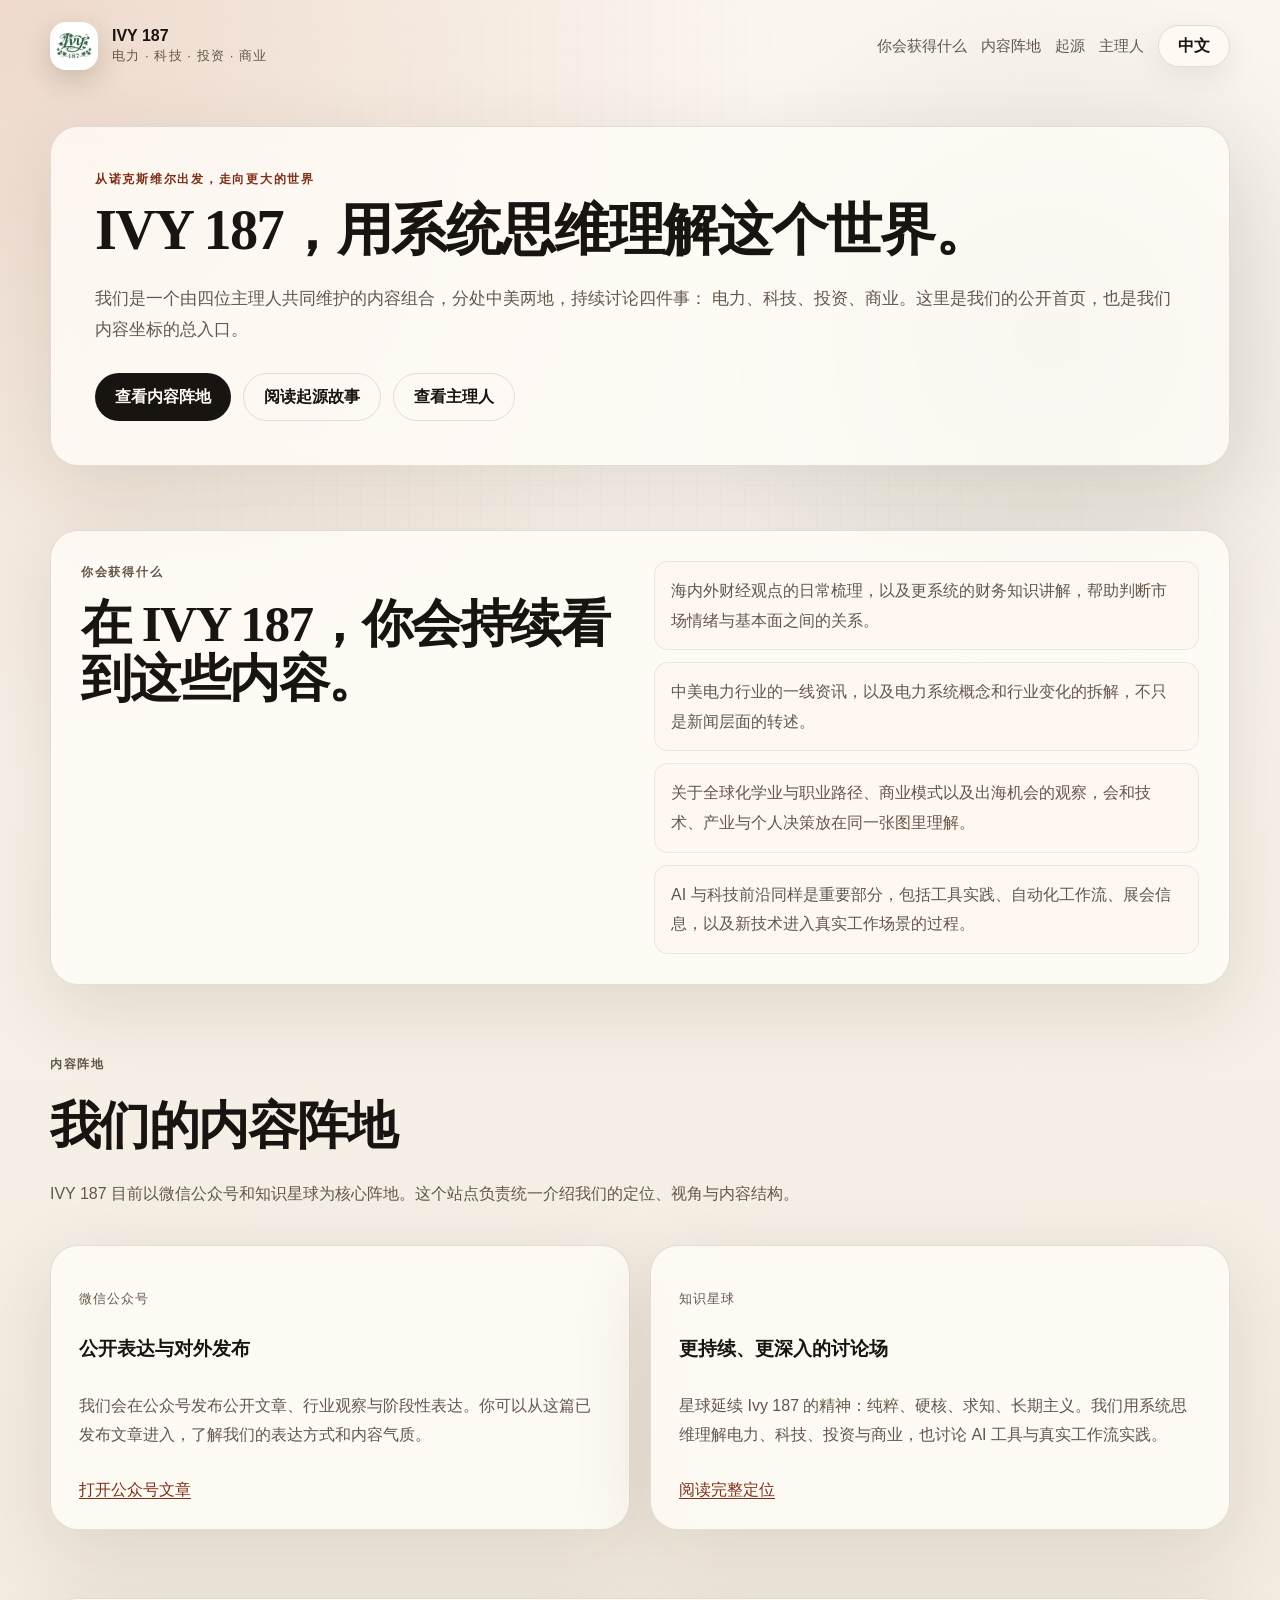
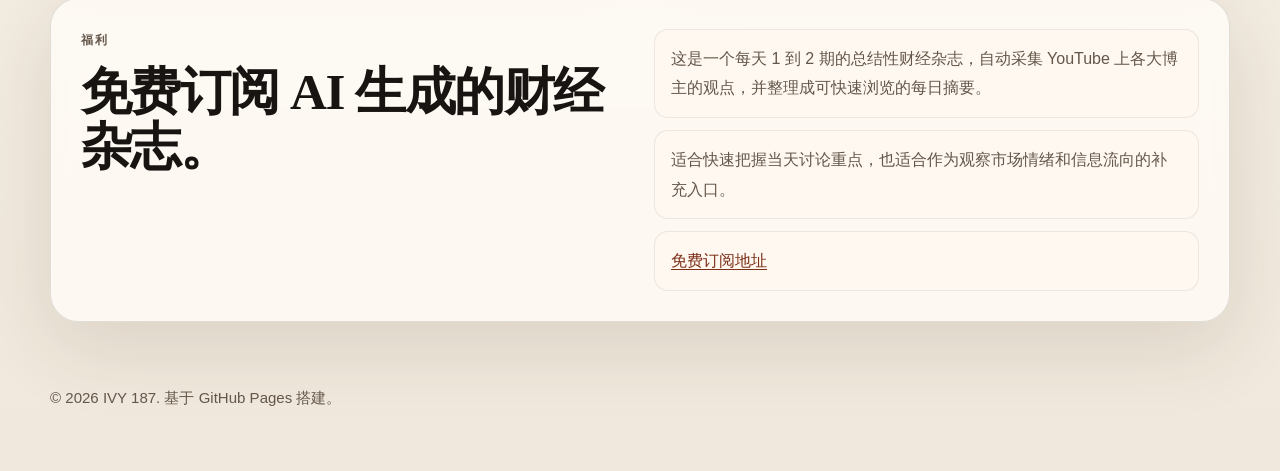
==== index.html @ fc0432a0 "Reorder homepage sections and add finance digest bonus" ====
<!DOCTYPE html>
<html lang="zh-CN">
  <head>
    <meta charset="UTF-8" />
    <meta name="viewport" content="width=device-width, initial-scale=1.0" />
    <title
      data-title-zh="IVY 187 | 用系统思维理解电力、科技、投资与商业"
      data-title-en="IVY 187 | Systems Thinking on Power, Technology, Investing, and Business"
    >
      IVY 187 | 用系统思维理解电力、科技、投资与商业
    </title>
    <meta
      name="description"
      content="IVY 187 是一个由四位主理人共同维护的内容组合，持续讨论电力、科技、投资与商业。"
      data-description-zh="IVY 187 是一个由四位主理人共同维护的内容组合，持续讨论电力、科技、投资与商业。"
      data-description-en="IVY 187 is a four-person collective focused on power, technology, investing, and business through systems thinking."
    />
    <link rel="stylesheet" href="styles.css" />
  </head>
  <body>
    <div class="site-shell">
      <header class="topbar">
        <a class="brand" href="#top">
          <img class="brand-mark" src="assets/ivy187-logo.svg" alt="IVY 187 logo" />
          <span class="brand-text">
            <strong>IVY 187</strong>
            <small>
              <span data-lang-content="zh">电力 · 科技 · 投资 · 商业</span>
              <span data-lang-content="en" hidden>Power · Tech · Investing · Business</span>
            </small>
          </span>
        </a>
        <div class="topbar-actions">
          <nav class="nav">
            <a href="#offer">
              <span data-lang-content="zh">你会获得什么</span>
              <span data-lang-content="en" hidden>What You Get</span>
            </a>
            <a href="#channels">
              <span data-lang-content="zh">内容阵地</span>
              <span data-lang-content="en" hidden>Channels</span>
            </a>
            <a href="curators.html#story">
              <span data-lang-content="zh">起源</span>
              <span data-lang-content="en" hidden>Origin</span>
            </a>
            <a href="curators.html">
              <span data-lang-content="zh">主理人</span>
              <span data-lang-content="en" hidden>Curators</span>
            </a>
          </nav>
          <button class="lang-toggle" type="button" data-lang-toggle>中文</button>
        </div>
      </header>

      <main id="top">
        <section class="hero hero-single" data-reveal>
          <div class="hero-copy">
            <p class="eyebrow">
              <span data-lang-content="zh">从诺克斯维尔出发，走向更大的世界</span>
              <span data-lang-content="en" hidden>From Knoxville to a Wider World</span>
            </p>
            <h1>
              <span data-lang-content="zh">IVY 187，用系统思维理解这个世界。</span>
              <span data-lang-content="en" hidden>IVY 187, making sense of the world through systems thinking.</span>
            </h1>
            <p class="lede">
              <span data-lang-content="zh">
                我们是一个由四位主理人共同维护的内容组合，分处中美两地，持续讨论四件事：
                电力、科技、投资、商业。这里是我们的公开首页，也是我们内容坐标的总入口。
              </span>
              <span data-lang-content="en" hidden>
                We are a four-person collective working across China and the United States, focused on four themes:
                power, technology, investing, and business. This site is our public front page and the central index
                for our work.
              </span>
            </p>
            <div class="hero-actions">
              <a class="button button-solid" href="#channels">
                <span data-lang-content="zh">查看内容阵地</span>
                <span data-lang-content="en" hidden>Explore our channels</span>
              </a>
              <a class="button button-ghost" href="curators.html#story">
                <span data-lang-content="zh">阅读起源故事</span>
                <span data-lang-content="en" hidden>Read the origin story</span>
              </a>
              <a class="button button-ghost" href="curators.html">
                <span data-lang-content="zh">查看主理人</span>
                <span data-lang-content="en" hidden>Meet the curators</span>
              </a>
            </div>
          </div>
        </section>

        <section class="section" id="offer">
          <div class="contact-card" data-reveal>
            <div>
              <p class="eyebrow">
                <span data-lang-content="zh">你会获得什么</span>
                <span data-lang-content="en" hidden>What You Get</span>
              </p>
              <h2>
                <span data-lang-content="zh">在 IVY 187，你会持续看到这些内容。</span>
                <span data-lang-content="en" hidden>What you can consistently get from IVY 187.</span>
              </h2>
            </div>
            <div class="contact-list">
              <p>
                <span data-lang-content="zh">海内外财经观点的日常梳理，以及更系统的财务知识讲解，帮助判断市场情绪与基本面之间的关系。</span>
                <span data-lang-content="en" hidden>Regular syntheses of financial commentary from China and abroad, together with more structured explainers on finance fundamentals that help connect market sentiment with underlying business reality.</span>
              </p>
              <p>
                <span data-lang-content="zh">中美电力行业的一线资讯，以及电力系统概念和行业变化的拆解，不只是新闻层面的转述。</span>
                <span data-lang-content="en" hidden>First-hand updates from the power sector in both China and the United States, alongside breakdowns of power-system concepts and industry shifts that go beyond surface-level news summaries.</span>
              </p>
              <p>
                <span data-lang-content="zh">关于全球化学业与职业路径、商业模式以及出海机会的观察，会和技术、产业与个人决策放在同一张图里理解。</span>
                <span data-lang-content="en" hidden>Observations on global education and career paths, business models, and cross-border opportunities, framed together with technology, industry, and personal decision-making.</span>
              </p>
              <p>
                <span data-lang-content="zh">AI 与科技前沿同样是重要部分，包括工具实践、自动化工作流、展会信息，以及新技术进入真实工作场景的过程。</span>
                <span data-lang-content="en" hidden>AI and frontier technology are another major focus, including tools in practice, automation workflows, major events, and the process by which new technologies enter real working environments.</span>
              </p>
            </div>
          </div>
        </section>

        <section class="section" id="channels">
          <div class="section-heading" data-reveal>
            <p class="eyebrow">
              <span data-lang-content="zh">内容阵地</span>
              <span data-lang-content="en" hidden>Channels</span>
            </p>
            <h2>
              <span data-lang-content="zh">我们的内容阵地</span>
              <span data-lang-content="en" hidden>Where our work lives</span>
            </h2>
            <p>
              <span data-lang-content="zh">IVY 187 目前以微信公众号和知识星球为核心阵地。这个站点负责统一介绍我们的定位、视角与内容结构。</span>
              <span data-lang-content="en" hidden>
                IVY 187 currently centers on a WeChat official account and a Knowledge Planet community. This site
                serves as the front page that introduces our positioning, perspective, and content structure.
              </span>
            </p>
          </div>

          <div class="post-grid">
            <article class="post-card" data-reveal>
              <p class="post-meta">
                <span data-lang-content="zh">微信公众号</span>
                <span data-lang-content="en" hidden>WeChat Official Account</span>
              </p>
              <h3>
                <span data-lang-content="zh">公开表达与对外发布</span>
                <span data-lang-content="en" hidden>Public writing and outward-facing publishing</span>
              </h3>
              <p>
                <span data-lang-content="zh">我们会在公众号发布公开文章、行业观察与阶段性表达。你可以从这篇已发布文章进入，了解我们的表达方式和内容气质。</span>
                <span data-lang-content="en" hidden>
                  Our WeChat account is where we publish public essays, industry observations, and outward-facing
                  updates. Start with this published piece to get a feel for how we write and think.
                </span>
              </p>
              <a href="https://mp.weixin.qq.com/s/KMYpC18nKVwLxsT1N28iNQ" target="_blank" rel="noreferrer">
                <span data-lang-content="zh">打开公众号文章</span>
                <span data-lang-content="en" hidden>Read the WeChat article</span>
              </a>
            </article>

            <article class="post-card" data-reveal>
              <p class="post-meta">
                <span data-lang-content="zh">知识星球</span>
                <span data-lang-content="en" hidden>Knowledge Planet</span>
              </p>
              <h3>
                <span data-lang-content="zh">更持续、更深入的讨论场</span>
                <span data-lang-content="en" hidden>A more sustained space for deeper discussion</span>
              </h3>
              <p>
                <span data-lang-content="zh">星球延续 Ivy 187 的精神：纯粹、硬核、求知、长期主义。我们用系统思维理解电力、科技、投资与商业，也讨论 AI 工具与真实工作流实践。</span>
                <span data-lang-content="en" hidden>
                  Our Knowledge Planet community carries forward the spirit of Ivy 187: rigor, curiosity, intellectual
                  honesty, and long-term thinking. We apply systems thinking to power, technology, investing, and
                  business, while also discussing AI tools and real-world workflows.
                </span>
              </p>
              <a href="posts/positioning.html">
                <span data-lang-content="zh">阅读完整定位</span>
                <span data-lang-content="en" hidden>Read our positioning</span>
              </a>
            </article>
          </div>
        </section>

        <section class="section" id="bonus">
          <div class="contact-card" data-reveal>
            <div>
              <p class="eyebrow">
                <span data-lang-content="zh">福利</span>
                <span data-lang-content="en" hidden>Bonus</span>
              </p>
              <h2>
                <span data-lang-content="zh">免费订阅 AI 生成的财经杂志。</span>
                <span data-lang-content="en" hidden>Free subscription to an AI-generated finance digest.</span>
              </h2>
            </div>
            <div class="contact-list">
              <p>
                <span data-lang-content="zh">这是一个每天 1 到 2 期的总结性财经杂志，自动采集 YouTube 上各大博主的观点，并整理成可快速浏览的每日摘要。</span>
                <span data-lang-content="en" hidden>This is a summary-style finance digest published one to two times per day, automatically gathering viewpoints from major YouTube creators and turning them into a fast daily read.</span>
              </p>
              <p>
                <span data-lang-content="zh">适合快速把握当天讨论重点，也适合作为观察市场情绪和信息流向的补充入口。</span>
                <span data-lang-content="en" hidden>It is useful both for quickly catching the day's main talking points and for tracking shifts in market sentiment and information flow.</span>
              </p>
              <p>
                <a href="https://alpha-signal-daily.beehiiv.com/subscribe" target="_blank" rel="noreferrer">
                  <span data-lang-content="zh">免费订阅地址</span>
                  <span data-lang-content="en" hidden>Free subscription link</span>
                </a>
              </p>
            </div>
          </div>
        </section>
      </main>

      <footer class="footer">
        <p>
          <span>&copy; <span id="year"></span> IVY 187.</span>
          <span data-lang-content="zh">基于 GitHub Pages 搭建。</span>
          <span data-lang-content="en" hidden>Built on GitHub Pages.</span>
        </p>
      </footer>
    </div>

    <script src="script.js"></script>
  </body>
</html>
---- styles.css ----
:root {
  --bg: #f6f1e8;
  --bg-soft: rgba(255, 250, 242, 0.78);
  --ink: #171411;
  --muted: #64574a;
  --line: rgba(23, 20, 17, 0.12);
  --accent: #b4512d;
  --accent-deep: #7c2f17;
  --card: rgba(255, 252, 247, 0.82);
  --shadow: 0 24px 80px rgba(58, 38, 19, 0.12);
  --radius-lg: 28px;
  --radius-md: 20px;
  --radius-sm: 14px;
  --sans: "IBM Plex Sans", "Source Han Sans SC", "PingFang SC", "Hiragino Sans GB",
    "Microsoft YaHei", sans-serif;
  --serif: "Source Han Serif SC", "Songti SC", "Noto Serif CJK SC", serif;
}

* {
  box-sizing: border-box;
}

[hidden] {
  display: none !important;
}

html {
  scroll-behavior: smooth;
}

body {
  margin: 0;
  font-family: var(--sans);
  color: var(--ink);
  background:
    radial-gradient(circle at top left, rgba(180, 81, 45, 0.18), transparent 32%),
    radial-gradient(circle at 82% 16%, rgba(59, 75, 52, 0.12), transparent 18%),
    linear-gradient(180deg, #fbf7ef 0%, #f0e8dc 100%);
}

body::before {
  content: "";
  position: fixed;
  inset: 0;
  pointer-events: none;
  background-image:
    linear-gradient(rgba(23, 20, 17, 0.035) 1px, transparent 1px),
    linear-gradient(90deg, rgba(23, 20, 17, 0.035) 1px, transparent 1px);
  background-size: 24px 24px;
  mask-image: radial-gradient(circle at center, black 40%, transparent 88%);
  opacity: 0.35;
}

a {
  color: inherit;
}

.site-shell {
  width: min(1180px, calc(100% - 32px));
  margin: 0 auto;
  padding-bottom: 48px;
}

.topbar {
  display: flex;
  justify-content: space-between;
  align-items: center;
  gap: 20px;
  padding: 22px 0 14px;
}

.topbar-actions {
  display: flex;
  align-items: center;
  gap: 14px;
}

.brand {
  display: inline-flex;
  align-items: center;
  gap: 14px;
  text-decoration: none;
}

.brand-mark {
  width: 48px;
  height: 48px;
  border-radius: 16px;
  flex-shrink: 0;
  object-fit: cover;
  box-shadow: 0 10px 28px rgba(62, 70, 28, 0.22);
}

.brand-text {
  display: flex;
  flex-direction: column;
  gap: 2px;
}

.brand-text strong {
  font-size: 1rem;
}

.brand-text small {
  color: var(--muted);
  letter-spacing: 0.08em;
  text-transform: uppercase;
}

.nav {
  display: flex;
  flex-wrap: wrap;
  justify-content: flex-end;
  gap: 14px;
}

.nav a {
  text-decoration: none;
  color: var(--muted);
  font-size: 0.95rem;
}

.lang-toggle {
  min-width: 72px;
  min-height: 42px;
  padding: 0 18px;
  border: 1px solid var(--line);
  border-radius: 999px;
  background: rgba(255, 250, 242, 0.88);
  color: var(--ink);
  font: inherit;
  font-weight: 700;
  cursor: pointer;
  box-shadow: 0 10px 30px rgba(58, 38, 19, 0.08);
  transition:
    background-color 0.2s ease,
    color 0.2s ease,
    transform 0.2s ease;
}

.lang-toggle:hover {
  background: var(--ink);
  color: #fdf8f1;
  transform: translateY(-1px);
}

.hero,
.section,
.footer {
  position: relative;
  z-index: 1;
}

.hero {
  display: grid;
  grid-template-columns: 1.5fr 1fr;
  gap: 28px;
  padding: 42px 0 30px;
}

.hero-single {
  grid-template-columns: 1fr;
}

.hero-copy,
.hero-panel,
.split-panel,
.contact-card,
.post-card,
.focus-list article {
  backdrop-filter: blur(14px);
  background: var(--card);
  border: 1px solid var(--line);
  box-shadow: var(--shadow);
}

.hero-copy {
  padding: 44px;
  border-radius: var(--radius-lg);
}

.hero-single .hero-copy {
  max-width: none;
}

.hero-single .lede {
  max-width: none;
}

.eyebrow {
  margin: 0 0 12px;
  color: var(--accent-deep);
  letter-spacing: 0.14em;
  font-size: 0.78rem;
  font-weight: 700;
  text-transform: uppercase;
}

.hero h1,
.section h2,
.split-panel h2,
.contact-card h2,
.article-page h1 {
  margin: 0;
  font-family: var(--serif);
  font-weight: 700;
  line-height: 1.08;
  letter-spacing: -0.03em;
}

.hero h1 {
  max-width: 11ch;
  font-size: clamp(2.8rem, 7vw, 5.5rem);
}

.hero.hero-single h1 {
  max-width: none;
  font-size: clamp(2.8rem, 4.4vw, 4.5rem);
  white-space: normal;
  text-wrap: pretty;
  overflow-wrap: normal;
}

.lede {
  max-width: 58ch;
  margin: 22px 0 0;
  color: var(--muted);
  font-size: 1.08rem;
  line-height: 1.8;
}

.hero-actions {
  display: flex;
  flex-wrap: wrap;
  gap: 12px;
  margin-top: 28px;
}

.button {
  display: inline-flex;
  align-items: center;
  justify-content: center;
  min-height: 48px;
  padding: 0 20px;
  border-radius: 999px;
  text-decoration: none;
  font-weight: 700;
}

.button-solid {
  background: var(--ink);
  color: #fdf8f1;
}

.button-ghost {
  border: 1px solid var(--line);
}

.hero-panel {
  padding: 24px;
  border-radius: var(--radius-lg);
}

.panel-card {
  padding: 22px;
  border-radius: var(--radius-md);
  background: linear-gradient(160deg, rgba(180, 81, 45, 0.94), rgba(87, 42, 20, 0.94));
  color: #fff6ec;
}

.panel-card span,
.panel-mini span,
.focus-list span,
.post-meta {
  display: inline-block;
  font-size: 0.82rem;
  letter-spacing: 0.08em;
  text-transform: uppercase;
}

.panel-card strong {
  display: block;
  margin-top: 10px;
  font-size: 1.45rem;
}

.panel-card p {
  margin: 12px 0 0;
  line-height: 1.7;
}

.panel-grid {
  display: grid;
  grid-template-columns: repeat(2, minmax(0, 1fr));
  gap: 14px;
  margin-top: 16px;
}

.panel-mini {
  min-height: 128px;
  padding: 16px;
  border-radius: var(--radius-md);
  background: rgba(255, 250, 242, 0.92);
  border: 1px solid rgba(23, 20, 17, 0.1);
}

.panel-mini p {
  margin: 20px 0 0;
  font-weight: 600;
  line-height: 1.5;
}

.section {
  padding: 34px 0;
}

.section-heading {
  display: grid;
  gap: 10px;
  margin-bottom: 20px;
}

.section-heading h2,
.split-panel h2,
.contact-card h2,
.article-page h1 {
  font-size: clamp(2rem, 4vw, 3.2rem);
}

.section-heading p,
.split-panel p,
.contact-card p,
.post-card p,
.focus-list p,
.article-page p,
.article-page li {
  color: var(--muted);
  line-height: 1.85;
}

.narrow {
  max-width: 720px;
}

.post-grid {
  display: grid;
  grid-template-columns: repeat(2, minmax(0, 1fr));
  gap: 20px;
}

.post-card {
  display: grid;
  gap: 14px;
  padding: 28px;
  border-radius: var(--radius-lg);
}

.post-card h3,
.focus-list h3,
.article-page h2 {
  margin: 0;
  font-family: var(--serif);
  line-height: 1.2;
}

.post-card a,
.contact-list a,
.article-page a {
  color: var(--accent-deep);
  text-decoration-thickness: 1px;
  text-underline-offset: 0.18em;
}

.manifesto {
  padding-top: 18px;
}

.focus-list {
  display: grid;
  grid-template-columns: repeat(2, minmax(0, 1fr));
  gap: 18px;
}

.focus-list article {
  padding: 24px;
  border-radius: var(--radius-lg);
}

.focus-list span {
  color: var(--accent-deep);
}

.split-panel,
.contact-card {
  display: grid;
  grid-template-columns: repeat(2, minmax(0, 1fr));
  gap: 28px;
  padding: 30px;
  border-radius: var(--radius-lg);
}

.contact-list {
  display: grid;
  gap: 12px;
  align-content: start;
}

.contact-list p {
  margin: 0;
  padding: 14px 16px;
  border-radius: var(--radius-sm);
  background: rgba(255, 249, 240, 0.86);
  border: 1px solid rgba(23, 20, 17, 0.08);
}

.team-list {
  margin-top: 18px;
}

.footer {
  padding-top: 18px;
  color: var(--muted);
  font-size: 0.94rem;
}

[data-reveal] {
  opacity: 0;
  transform: translateY(22px);
  transition:
    opacity 0.7s ease,
    transform 0.7s ease;
}

[data-reveal].is-visible {
  opacity: 1;
  transform: translateY(0);
}

.article-page {
  min-height: 100vh;
}

.article-shell {
  width: min(880px, calc(100% - 32px));
  margin: 0 auto;
  padding: 26px 0 56px;
}

.article-topbar {
  display: flex;
  justify-content: space-between;
  align-items: center;
  gap: 18px;
  margin-bottom: 24px;
}

.article-actions {
  display: flex;
  align-items: center;
  gap: 12px;
}

.article-brand {
  flex-shrink: 0;
}

.article-back {
  display: inline-flex;
  align-items: center;
  min-height: 42px;
  padding: 0 14px;
  border: 1px solid var(--line);
  border-radius: 999px;
  background: rgba(255, 250, 242, 0.88);
  color: var(--muted);
  text-decoration: none;
}

.article-hero,
.article-content {
  backdrop-filter: blur(14px);
  background: var(--card);
  border: 1px solid var(--line);
  box-shadow: var(--shadow);
}

.article-hero {
  padding: 34px;
  border-radius: var(--radius-lg);
}

.article-meta {
  margin: 0 0 18px;
  color: var(--accent-deep);
  letter-spacing: 0.12em;
  font-size: 0.82rem;
  text-transform: uppercase;
}

.article-content {
  margin-top: 18px;
  padding: 34px;
  border-radius: var(--radius-lg);
}

.article-content h2 {
  margin-top: 34px;
  font-size: 1.8rem;
}

.article-content p,
.article-content li {
  font-size: 1.04rem;
}

.article-content ul {
  padding-left: 22px;
}

@media (max-width: 900px) {
  .hero,
  .post-grid,
  .focus-list,
  .split-panel,
  .contact-card {
    grid-template-columns: 1fr;
  }

  .hero-copy,
  .hero-panel,
  .split-panel,
  .contact-card,
  .post-card,
  .focus-list article,
  .article-hero,
  .article-content {
    padding: 22px;
  }

  .site-shell,
  .article-shell {
    width: min(100% - 20px, 1180px);
  }

  .topbar {
    align-items: flex-start;
    flex-direction: column;
  }

  .topbar-actions,
  .article-topbar,
  .article-actions {
    width: 100%;
    align-items: flex-start;
    flex-direction: column;
  }

  .nav {
    justify-content: flex-start;
  }

  .hero-single h1 {
    white-space: normal;
  }
}

@media (prefers-reduced-motion: reduce) {
  html {
    scroll-behavior: auto;
  }

  [data-reveal] {
    opacity: 1;
    transform: none;
    transition: none;
  }
}
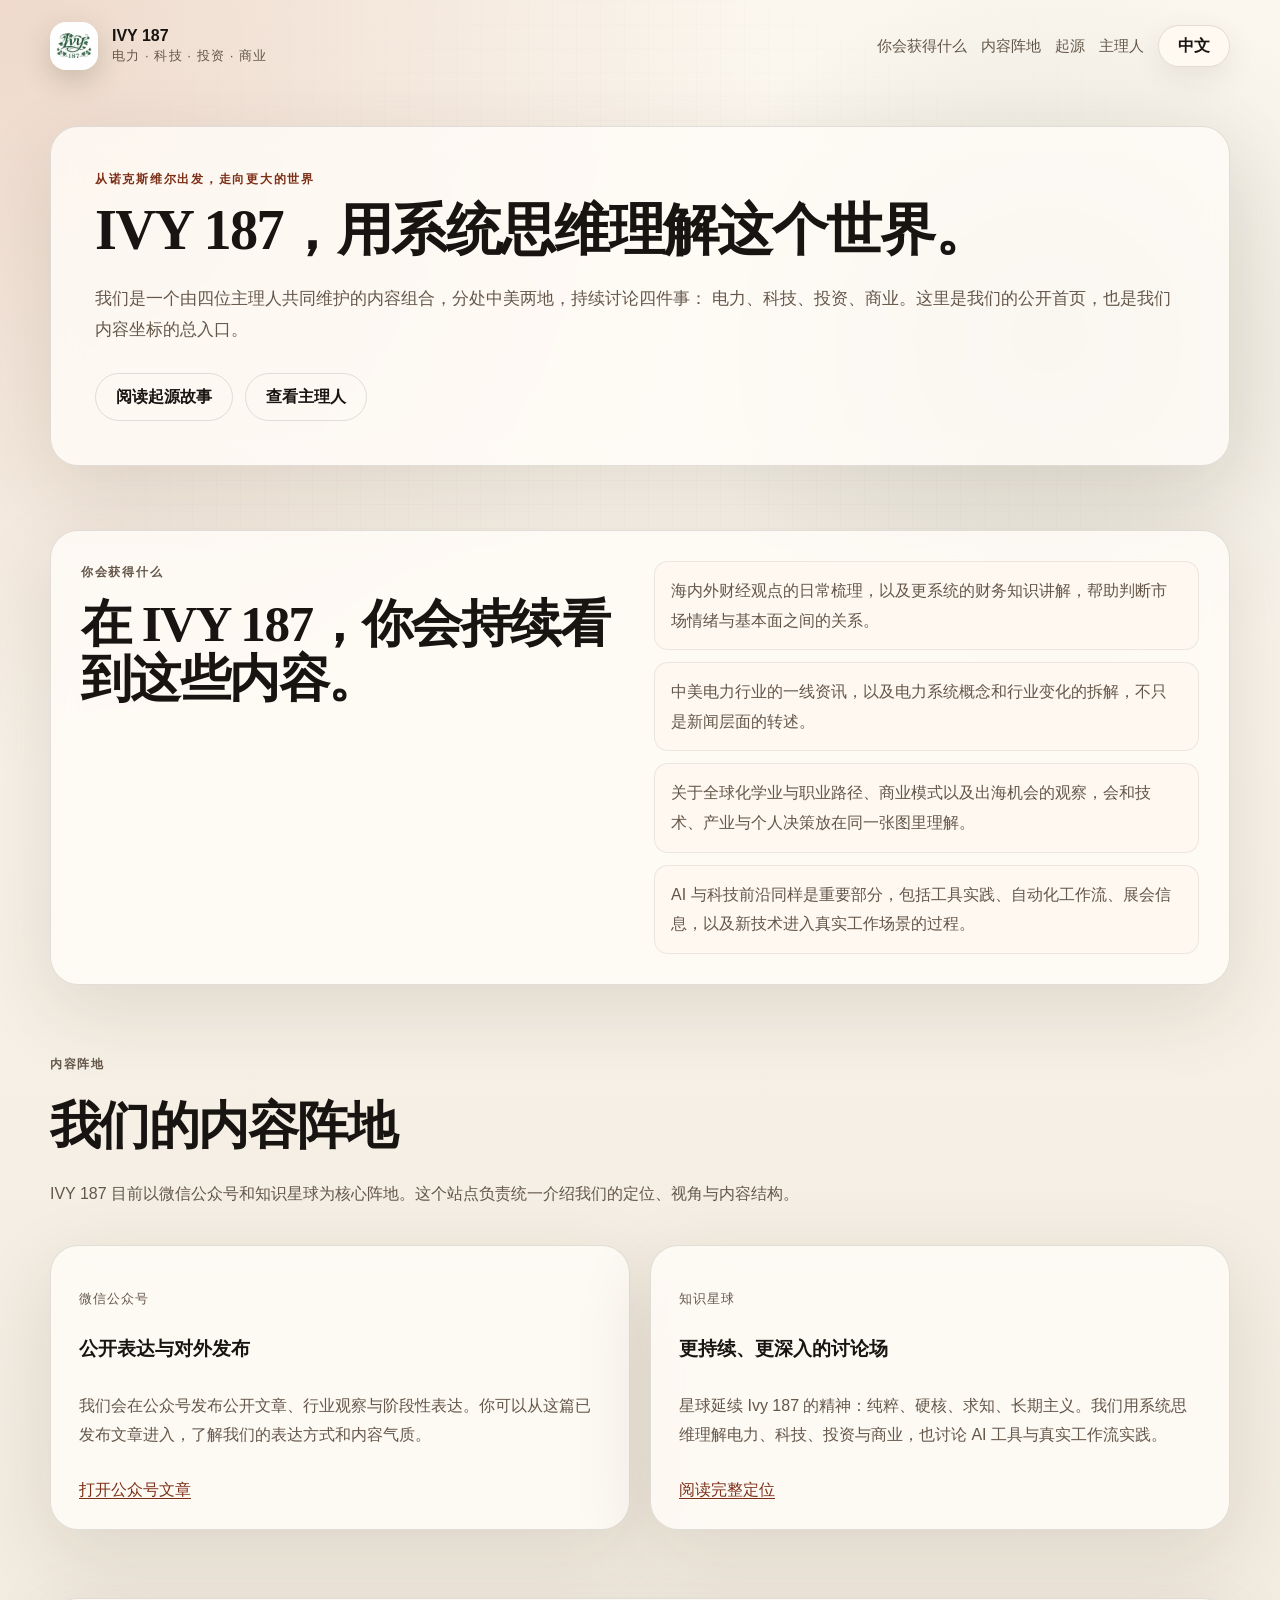
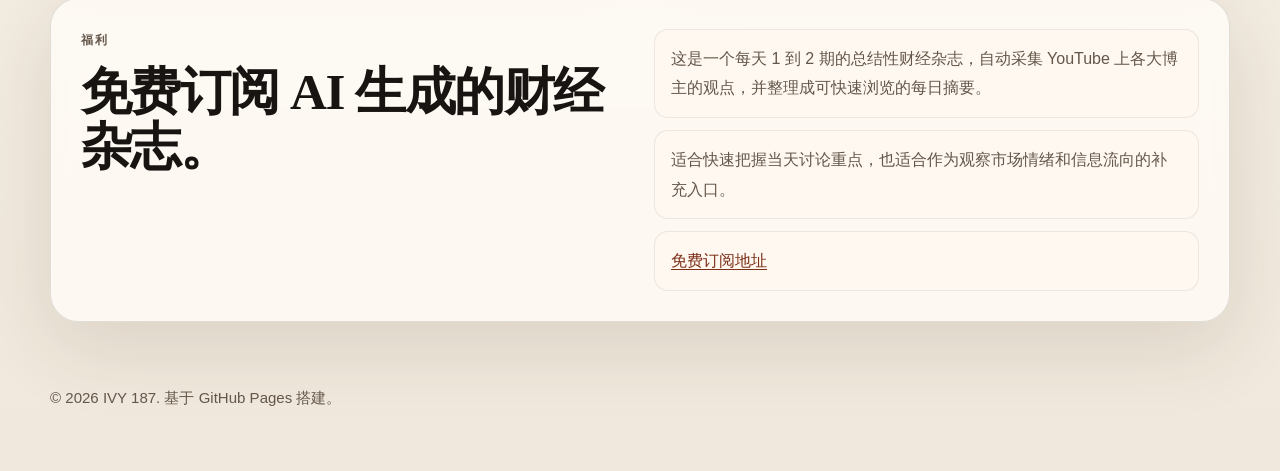
==== commit 62cad004: "Remove non-page-jump hero button" ====
--- a/index.html
+++ b/index.html
@@ -76,10 +76,6 @@
               </span>
             </p>
             <div class="hero-actions">
-              <a class="button button-solid" href="#channels">
-                <span data-lang-content="zh">查看内容阵地</span>
-                <span data-lang-content="en" hidden>Explore our channels</span>
-              </a>
               <a class="button button-ghost" href="curators.html#story">
                 <span data-lang-content="zh">阅读起源故事</span>
                 <span data-lang-content="en" hidden>Read the origin story</span>
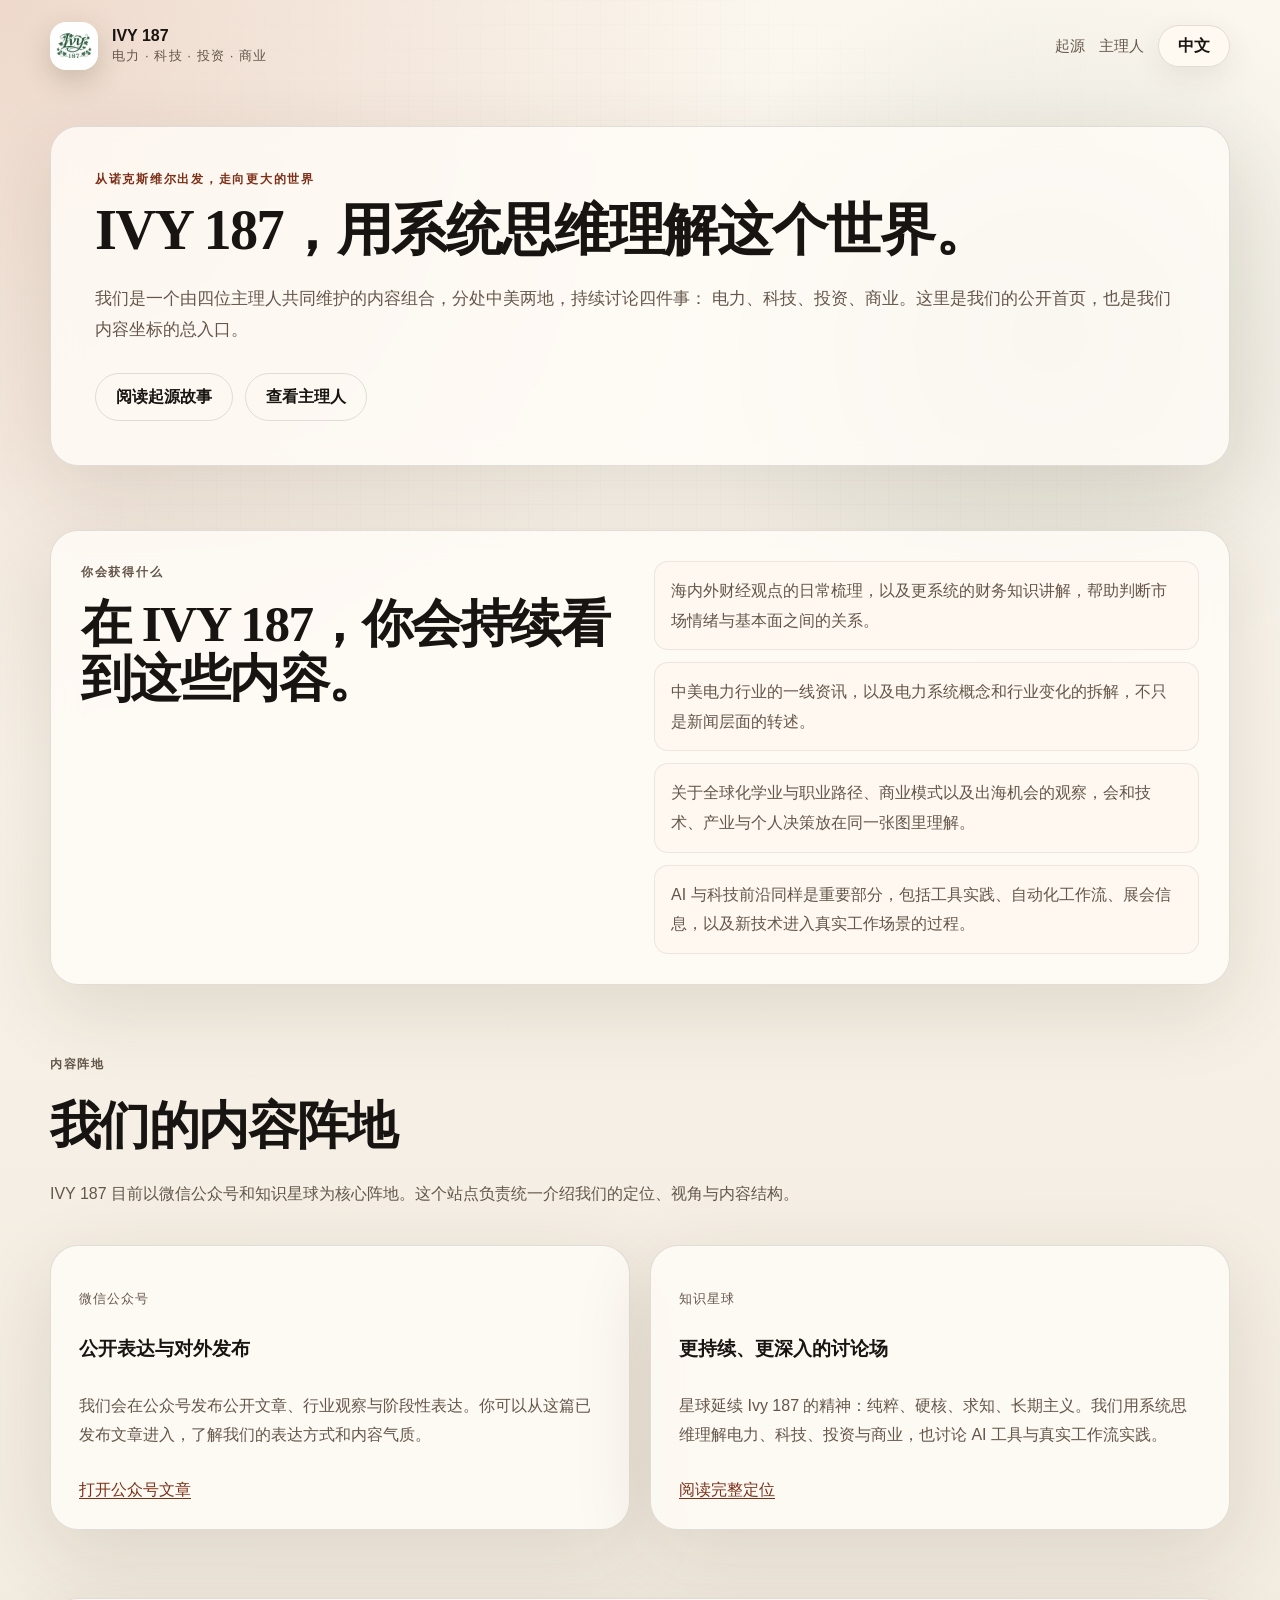
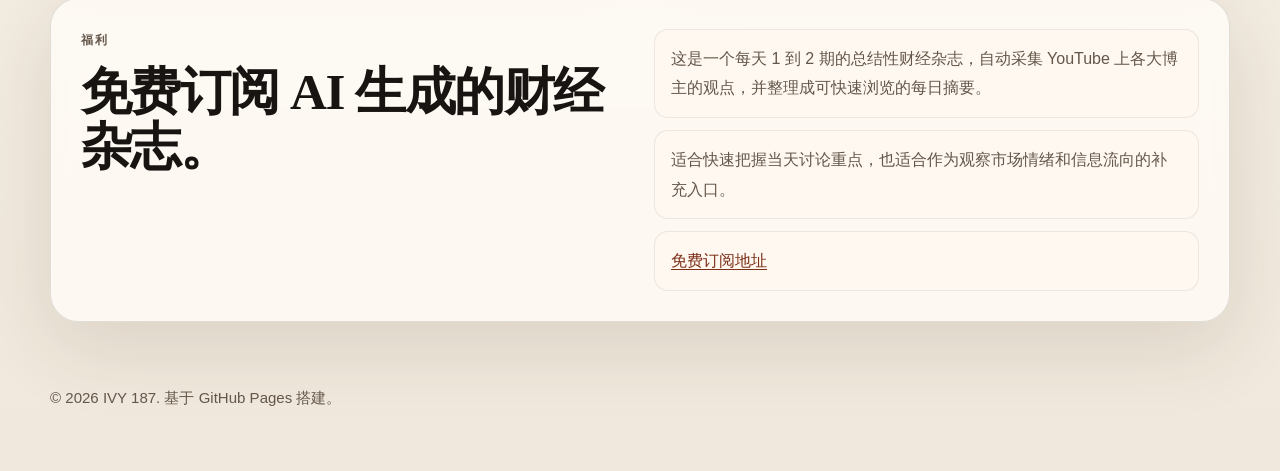
==== commit af98589d: "Remove non-page-jump top nav links" ====
--- a/index.html
+++ b/index.html
@@ -20,7 +20,7 @@
   <body>
     <div class="site-shell">
       <header class="topbar">
-        <a class="brand" href="#top">
+        <div class="brand">
           <img class="brand-mark" src="assets/ivy187-logo.svg" alt="IVY 187 logo" />
           <span class="brand-text">
             <strong>IVY 187</strong>
@@ -29,17 +29,9 @@
               <span data-lang-content="en" hidden>Power · Tech · Investing · Business</span>
             </small>
           </span>
-        </a>
+        </div>
         <div class="topbar-actions">
           <nav class="nav">
-            <a href="#offer">
-              <span data-lang-content="zh">你会获得什么</span>
-              <span data-lang-content="en" hidden>What You Get</span>
-            </a>
-            <a href="#channels">
-              <span data-lang-content="zh">内容阵地</span>
-              <span data-lang-content="en" hidden>Channels</span>
-            </a>
             <a href="curators.html#story">
               <span data-lang-content="zh">起源</span>
               <span data-lang-content="en" hidden>Origin</span>
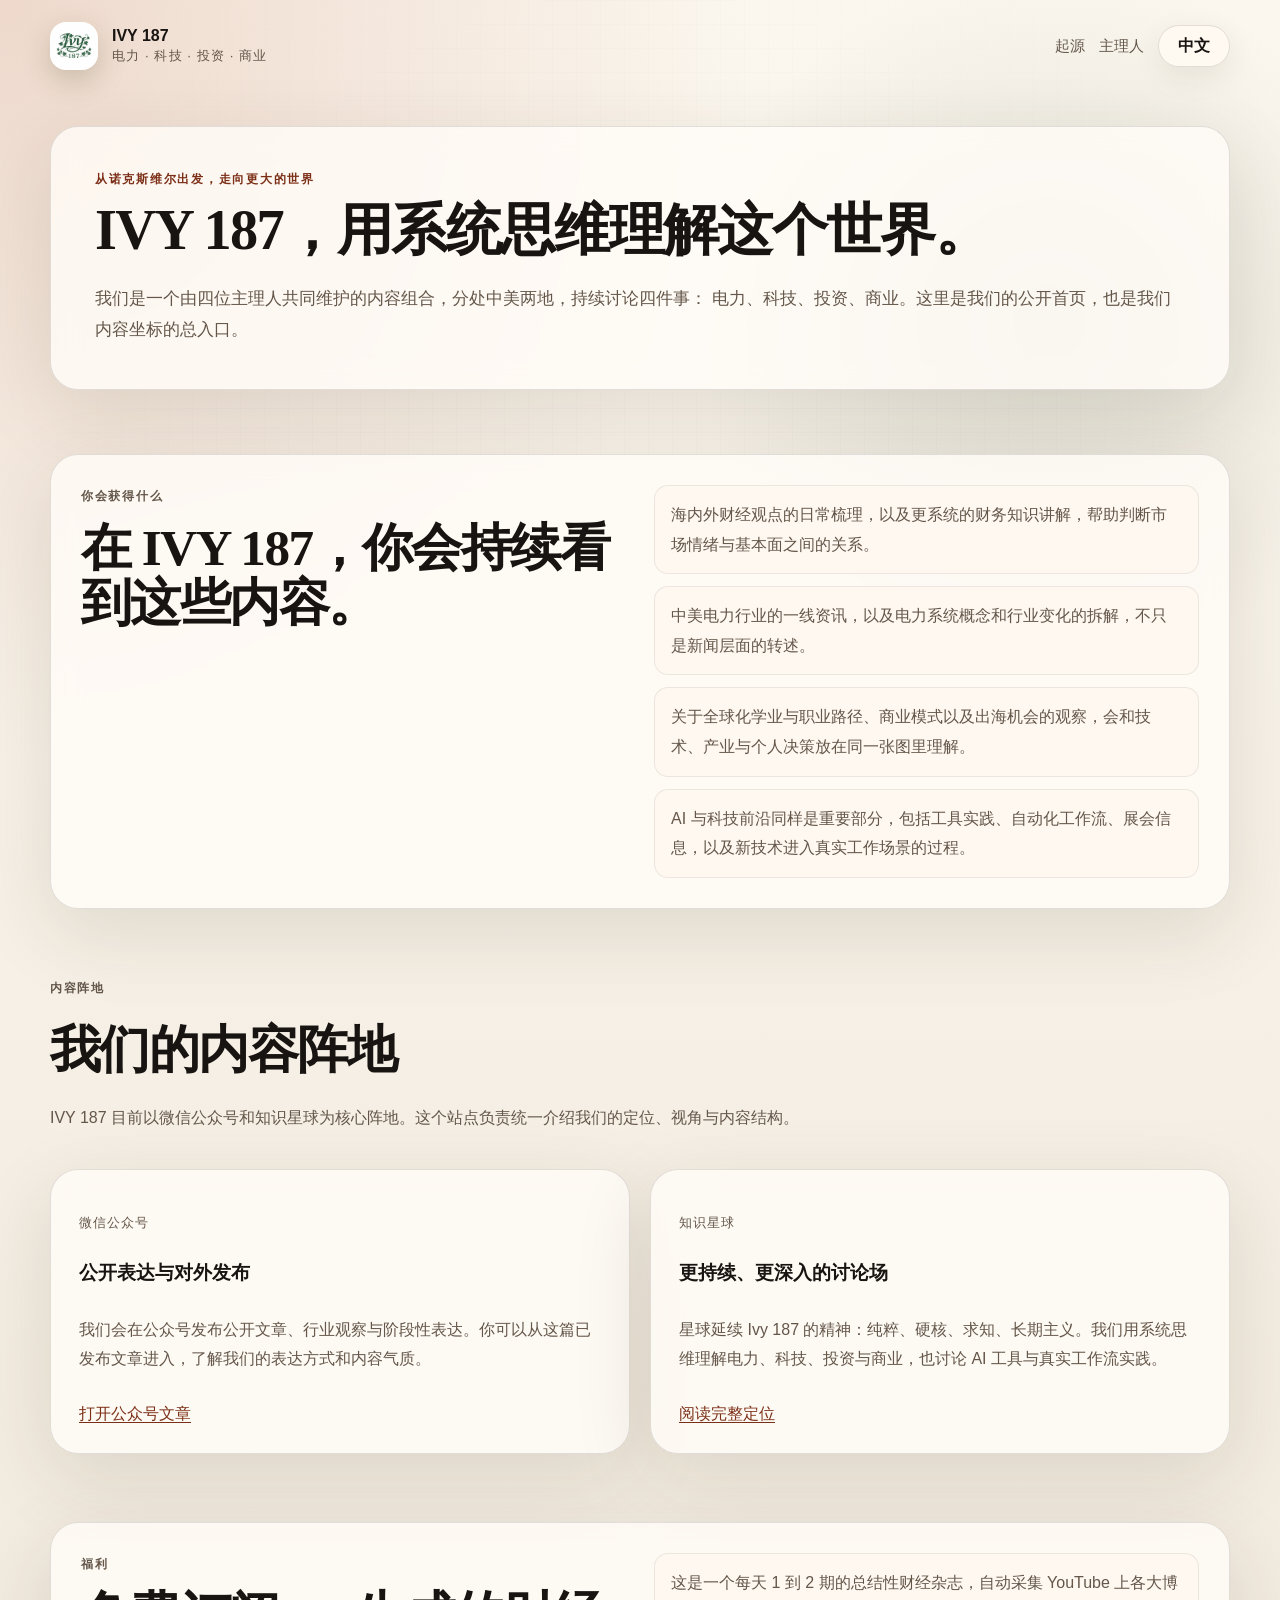
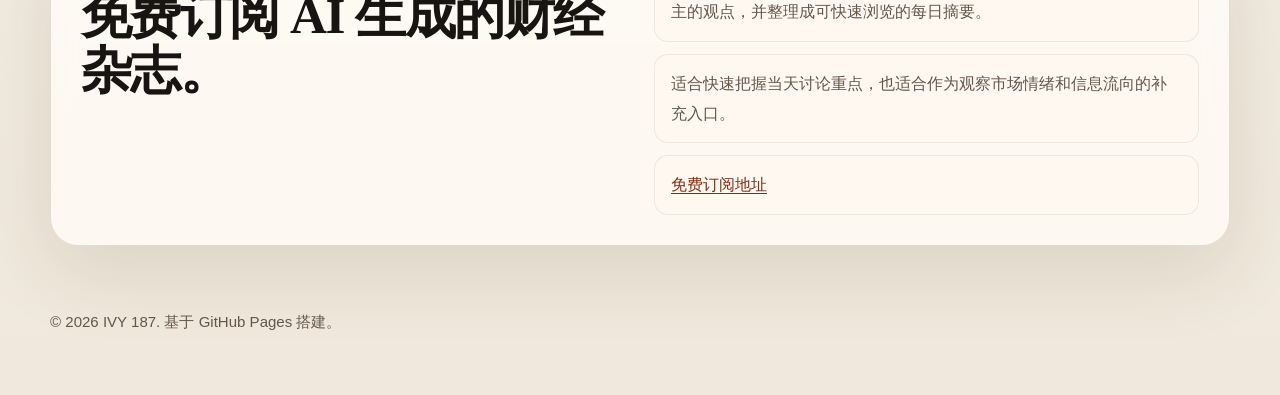
==== commit a56cceba: "Remove hero buttons from homepage" ====
--- a/index.html
+++ b/index.html
@@ -67,16 +67,6 @@
                 for our work.
               </span>
             </p>
-            <div class="hero-actions">
-              <a class="button button-ghost" href="curators.html#story">
-                <span data-lang-content="zh">阅读起源故事</span>
-                <span data-lang-content="en" hidden>Read the origin story</span>
-              </a>
-              <a class="button button-ghost" href="curators.html">
-                <span data-lang-content="zh">查看主理人</span>
-                <span data-lang-content="en" hidden>Meet the curators</span>
-              </a>
-            </div>
           </div>
         </section>
 
--- a/styles.css
+++ b/styles.css
@@ -229,33 +229,6 @@
   line-height: 1.8;
 }
 
-.hero-actions {
-  display: flex;
-  flex-wrap: wrap;
-  gap: 12px;
-  margin-top: 28px;
-}
-
-.button {
-  display: inline-flex;
-  align-items: center;
-  justify-content: center;
-  min-height: 48px;
-  padding: 0 20px;
-  border-radius: 999px;
-  text-decoration: none;
-  font-weight: 700;
-}
-
-.button-solid {
-  background: var(--ink);
-  color: #fdf8f1;
-}
-
-.button-ghost {
-  border: 1px solid var(--line);
-}
-
 .hero-panel {
   padding: 24px;
   border-radius: var(--radius-lg);
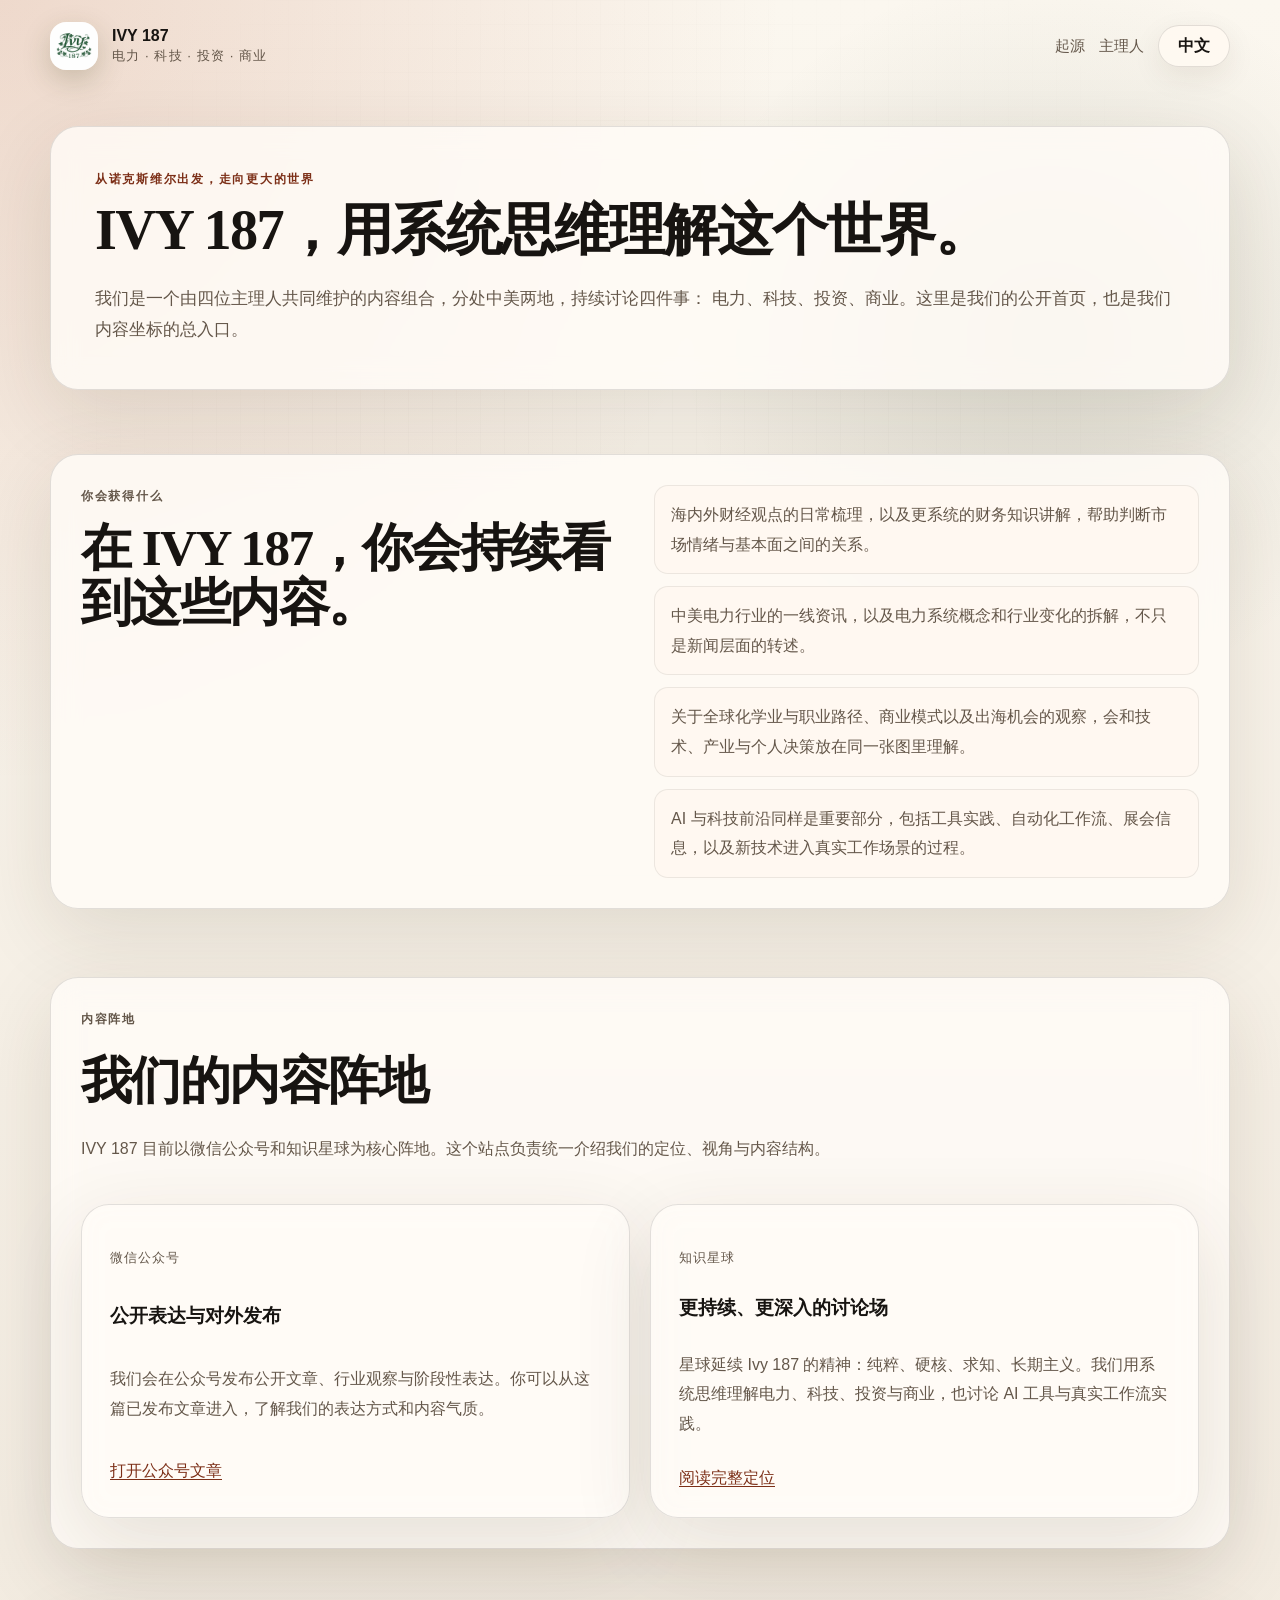
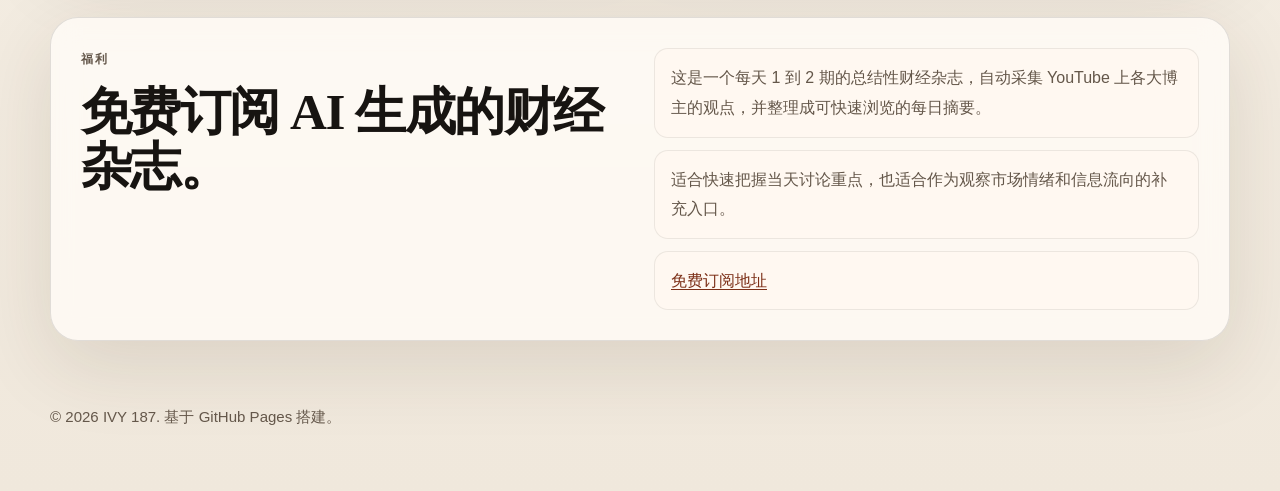
==== commit 98454a60: "Wrap channels section in framed card" ====
--- a/index.html
+++ b/index.html
@@ -104,69 +104,71 @@
         </section>
 
         <section class="section" id="channels">
-          <div class="section-heading" data-reveal>
-            <p class="eyebrow">
-              <span data-lang-content="zh">内容阵地</span>
-              <span data-lang-content="en" hidden>Channels</span>
-            </p>
-            <h2>
-              <span data-lang-content="zh">我们的内容阵地</span>
-              <span data-lang-content="en" hidden>Where our work lives</span>
-            </h2>
-            <p>
-              <span data-lang-content="zh">IVY 187 目前以微信公众号和知识星球为核心阵地。这个站点负责统一介绍我们的定位、视角与内容结构。</span>
-              <span data-lang-content="en" hidden>
-                IVY 187 currently centers on a WeChat official account and a Knowledge Planet community. This site
-                serves as the front page that introduces our positioning, perspective, and content structure.
-              </span>
-            </p>
-          </div>
-
-          <div class="post-grid">
-            <article class="post-card" data-reveal>
-              <p class="post-meta">
-                <span data-lang-content="zh">微信公众号</span>
-                <span data-lang-content="en" hidden>WeChat Official Account</span>
-              </p>
-              <h3>
-                <span data-lang-content="zh">公开表达与对外发布</span>
-                <span data-lang-content="en" hidden>Public writing and outward-facing publishing</span>
-              </h3>
-              <p>
-                <span data-lang-content="zh">我们会在公众号发布公开文章、行业观察与阶段性表达。你可以从这篇已发布文章进入，了解我们的表达方式和内容气质。</span>
+          <div class="channels-card">
+            <div class="section-heading" data-reveal>
+              <p class="eyebrow">
+                <span data-lang-content="zh">内容阵地</span>
+                <span data-lang-content="en" hidden>Channels</span>
+              </p>
+              <h2>
+                <span data-lang-content="zh">我们的内容阵地</span>
+                <span data-lang-content="en" hidden>Where our work lives</span>
+              </h2>
+              <p>
+                <span data-lang-content="zh">IVY 187 目前以微信公众号和知识星球为核心阵地。这个站点负责统一介绍我们的定位、视角与内容结构。</span>
                 <span data-lang-content="en" hidden>
-                  Our WeChat account is where we publish public essays, industry observations, and outward-facing
-                  updates. Start with this published piece to get a feel for how we write and think.
+                  IVY 187 currently centers on a WeChat official account and a Knowledge Planet community. This site
+                  serves as the front page that introduces our positioning, perspective, and content structure.
                 </span>
               </p>
-              <a href="https://mp.weixin.qq.com/s/KMYpC18nKVwLxsT1N28iNQ" target="_blank" rel="noreferrer">
-                <span data-lang-content="zh">打开公众号文章</span>
-                <span data-lang-content="en" hidden>Read the WeChat article</span>
-              </a>
-            </article>
-
-            <article class="post-card" data-reveal>
-              <p class="post-meta">
-                <span data-lang-content="zh">知识星球</span>
-                <span data-lang-content="en" hidden>Knowledge Planet</span>
-              </p>
-              <h3>
-                <span data-lang-content="zh">更持续、更深入的讨论场</span>
-                <span data-lang-content="en" hidden>A more sustained space for deeper discussion</span>
-              </h3>
-              <p>
-                <span data-lang-content="zh">星球延续 Ivy 187 的精神：纯粹、硬核、求知、长期主义。我们用系统思维理解电力、科技、投资与商业，也讨论 AI 工具与真实工作流实践。</span>
-                <span data-lang-content="en" hidden>
-                  Our Knowledge Planet community carries forward the spirit of Ivy 187: rigor, curiosity, intellectual
-                  honesty, and long-term thinking. We apply systems thinking to power, technology, investing, and
-                  business, while also discussing AI tools and real-world workflows.
-                </span>
-              </p>
-              <a href="posts/positioning.html">
-                <span data-lang-content="zh">阅读完整定位</span>
-                <span data-lang-content="en" hidden>Read our positioning</span>
-              </a>
-            </article>
+            </div>
+
+            <div class="post-grid">
+              <article class="post-card" data-reveal>
+                <p class="post-meta">
+                  <span data-lang-content="zh">微信公众号</span>
+                  <span data-lang-content="en" hidden>WeChat Official Account</span>
+                </p>
+                <h3>
+                  <span data-lang-content="zh">公开表达与对外发布</span>
+                  <span data-lang-content="en" hidden>Public writing and outward-facing publishing</span>
+                </h3>
+                <p>
+                  <span data-lang-content="zh">我们会在公众号发布公开文章、行业观察与阶段性表达。你可以从这篇已发布文章进入，了解我们的表达方式和内容气质。</span>
+                  <span data-lang-content="en" hidden>
+                    Our WeChat account is where we publish public essays, industry observations, and outward-facing
+                    updates. Start with this published piece to get a feel for how we write and think.
+                  </span>
+                </p>
+                <a href="https://mp.weixin.qq.com/s/KMYpC18nKVwLxsT1N28iNQ" target="_blank" rel="noreferrer">
+                  <span data-lang-content="zh">打开公众号文章</span>
+                  <span data-lang-content="en" hidden>Read the WeChat article</span>
+                </a>
+              </article>
+
+              <article class="post-card" data-reveal>
+                <p class="post-meta">
+                  <span data-lang-content="zh">知识星球</span>
+                  <span data-lang-content="en" hidden>Knowledge Planet</span>
+                </p>
+                <h3>
+                  <span data-lang-content="zh">更持续、更深入的讨论场</span>
+                  <span data-lang-content="en" hidden>A more sustained space for deeper discussion</span>
+                </h3>
+                <p>
+                  <span data-lang-content="zh">星球延续 Ivy 187 的精神：纯粹、硬核、求知、长期主义。我们用系统思维理解电力、科技、投资与商业，也讨论 AI 工具与真实工作流实践。</span>
+                  <span data-lang-content="en" hidden>
+                    Our Knowledge Planet community carries forward the spirit of Ivy 187: rigor, curiosity, intellectual
+                    honesty, and long-term thinking. We apply systems thinking to power, technology, investing, and
+                    business, while also discussing AI tools and real-world workflows.
+                  </span>
+                </p>
+                <a href="posts/positioning.html">
+                  <span data-lang-content="zh">阅读完整定位</span>
+                  <span data-lang-content="en" hidden>Read our positioning</span>
+                </a>
+              </article>
+            </div>
           </div>
         </section>
 
--- a/styles.css
+++ b/styles.css
@@ -164,6 +164,7 @@
 
 .hero-copy,
 .hero-panel,
+.channels-card,
 .split-panel,
 .contact-card,
 .post-card,
@@ -293,6 +294,17 @@
   margin-bottom: 20px;
 }
 
+.channels-card {
+  display: grid;
+  gap: 24px;
+  padding: 30px;
+  border-radius: var(--radius-lg);
+}
+
+.channels-card .section-heading {
+  margin-bottom: 0;
+}
+
 .section-heading h2,
 .split-panel h2,
 .contact-card h2,
@@ -501,6 +513,7 @@
 
   .hero-copy,
   .hero-panel,
+  .channels-card,
   .split-panel,
   .contact-card,
   .post-card,
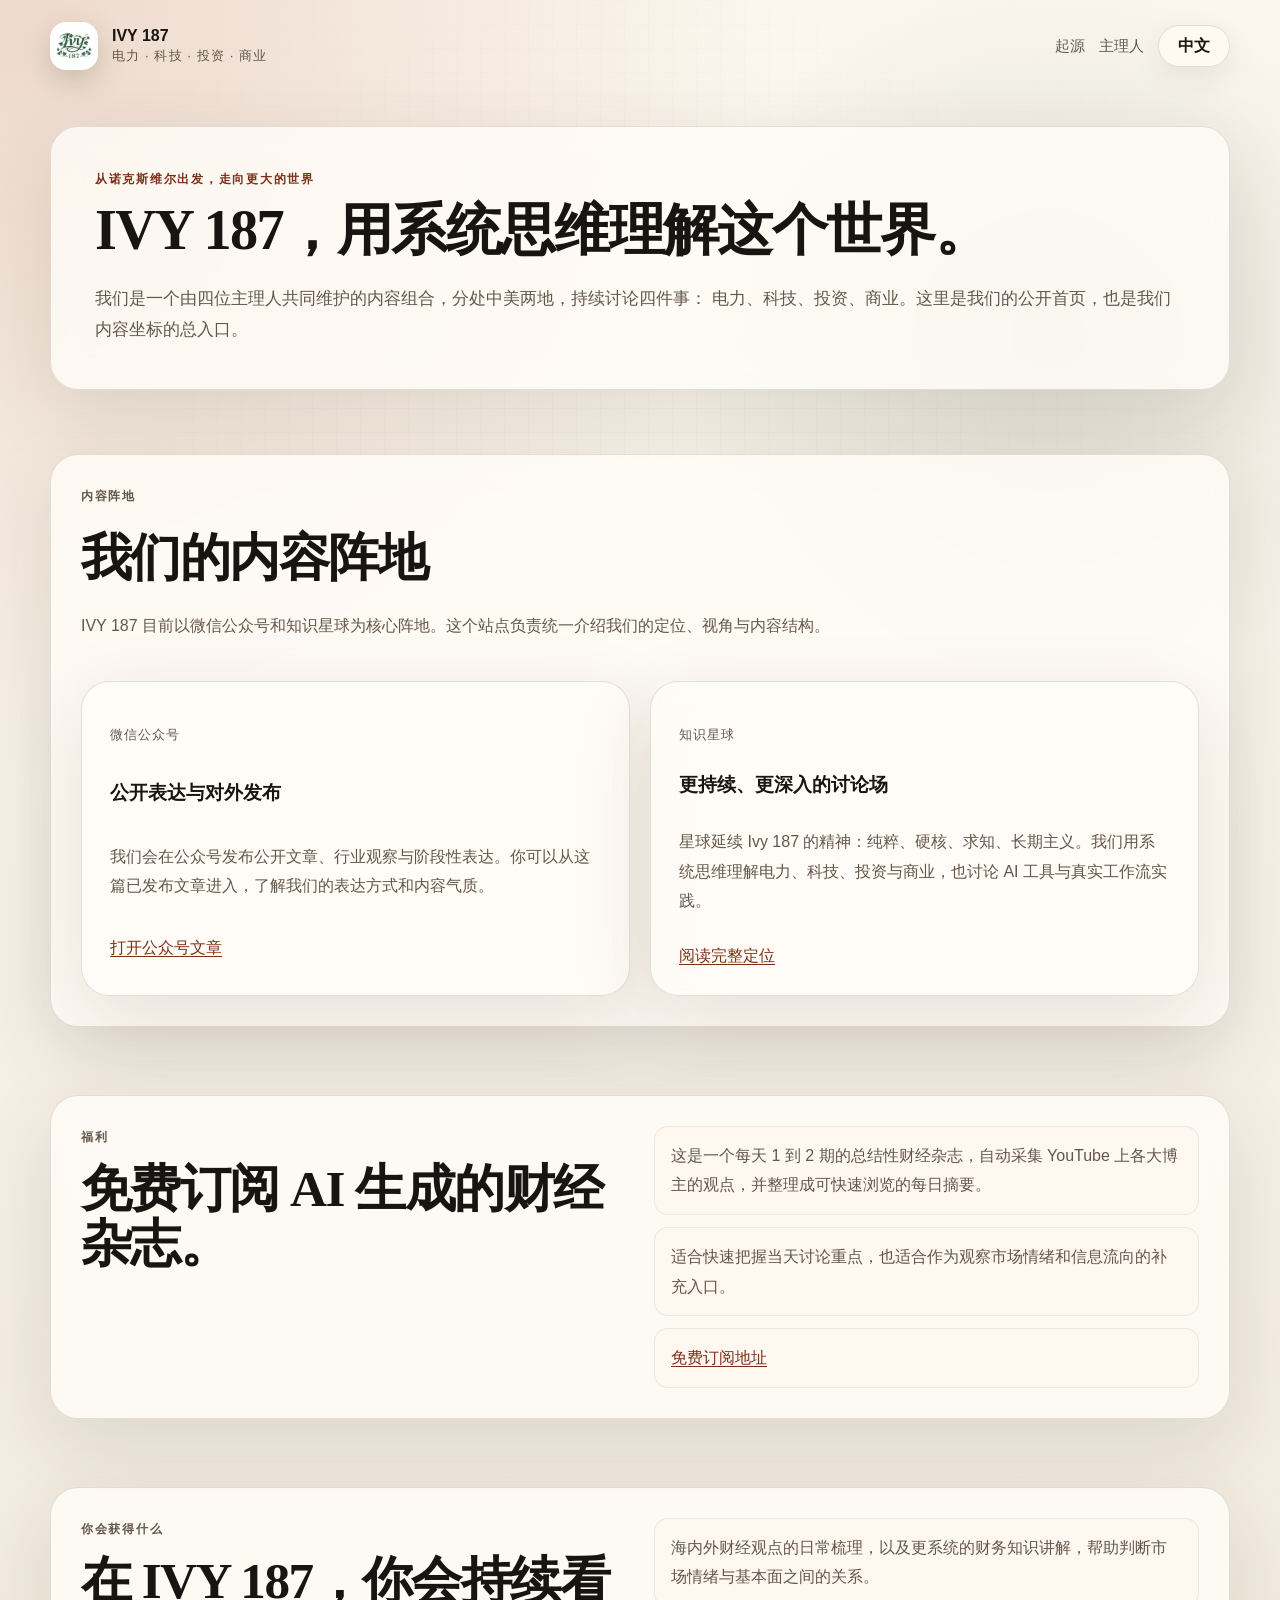
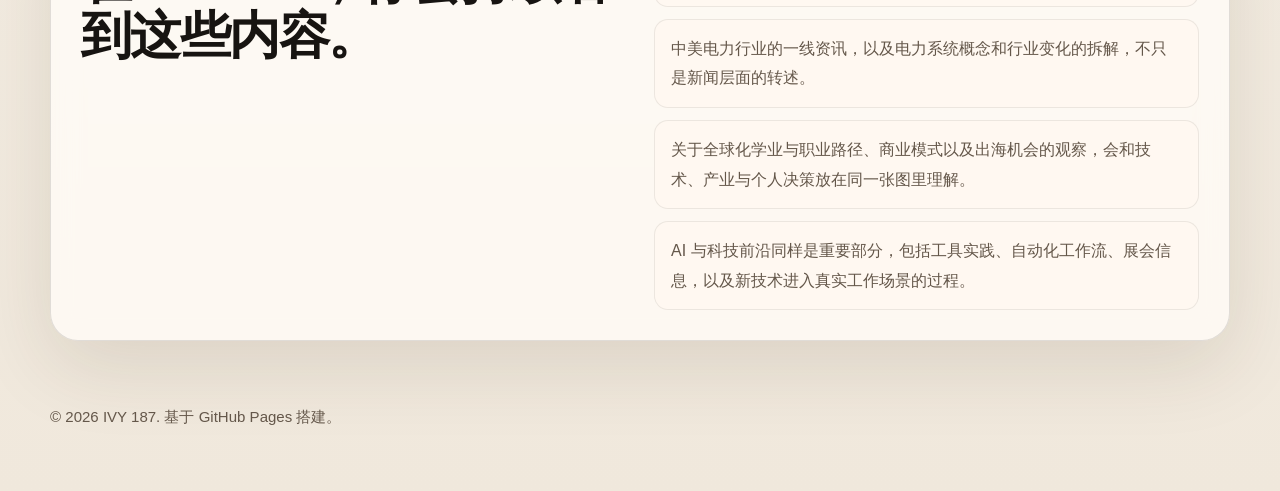
==== commit cc69c611: "Swap homepage channels and offer order" ====
--- a/index.html
+++ b/index.html
@@ -70,39 +70,6 @@
           </div>
         </section>
 
-        <section class="section" id="offer">
-          <div class="contact-card" data-reveal>
-            <div>
-              <p class="eyebrow">
-                <span data-lang-content="zh">你会获得什么</span>
-                <span data-lang-content="en" hidden>What You Get</span>
-              </p>
-              <h2>
-                <span data-lang-content="zh">在 IVY 187，你会持续看到这些内容。</span>
-                <span data-lang-content="en" hidden>What you can consistently get from IVY 187.</span>
-              </h2>
-            </div>
-            <div class="contact-list">
-              <p>
-                <span data-lang-content="zh">海内外财经观点的日常梳理，以及更系统的财务知识讲解，帮助判断市场情绪与基本面之间的关系。</span>
-                <span data-lang-content="en" hidden>Regular syntheses of financial commentary from China and abroad, together with more structured explainers on finance fundamentals that help connect market sentiment with underlying business reality.</span>
-              </p>
-              <p>
-                <span data-lang-content="zh">中美电力行业的一线资讯，以及电力系统概念和行业变化的拆解，不只是新闻层面的转述。</span>
-                <span data-lang-content="en" hidden>First-hand updates from the power sector in both China and the United States, alongside breakdowns of power-system concepts and industry shifts that go beyond surface-level news summaries.</span>
-              </p>
-              <p>
-                <span data-lang-content="zh">关于全球化学业与职业路径、商业模式以及出海机会的观察，会和技术、产业与个人决策放在同一张图里理解。</span>
-                <span data-lang-content="en" hidden>Observations on global education and career paths, business models, and cross-border opportunities, framed together with technology, industry, and personal decision-making.</span>
-              </p>
-              <p>
-                <span data-lang-content="zh">AI 与科技前沿同样是重要部分，包括工具实践、自动化工作流、展会信息，以及新技术进入真实工作场景的过程。</span>
-                <span data-lang-content="en" hidden>AI and frontier technology are another major focus, including tools in practice, automation workflows, major events, and the process by which new technologies enter real working environments.</span>
-              </p>
-            </div>
-          </div>
-        </section>
-
         <section class="section" id="channels">
           <div class="channels-card">
             <div class="section-heading" data-reveal>
@@ -202,6 +169,39 @@
             </div>
           </div>
         </section>
+
+        <section class="section" id="offer">
+          <div class="contact-card" data-reveal>
+            <div>
+              <p class="eyebrow">
+                <span data-lang-content="zh">你会获得什么</span>
+                <span data-lang-content="en" hidden>What You Get</span>
+              </p>
+              <h2>
+                <span data-lang-content="zh">在 IVY 187，你会持续看到这些内容。</span>
+                <span data-lang-content="en" hidden>What you can consistently get from IVY 187.</span>
+              </h2>
+            </div>
+            <div class="contact-list">
+              <p>
+                <span data-lang-content="zh">海内外财经观点的日常梳理，以及更系统的财务知识讲解，帮助判断市场情绪与基本面之间的关系。</span>
+                <span data-lang-content="en" hidden>Regular syntheses of financial commentary from China and abroad, together with more structured explainers on finance fundamentals that help connect market sentiment with underlying business reality.</span>
+              </p>
+              <p>
+                <span data-lang-content="zh">中美电力行业的一线资讯，以及电力系统概念和行业变化的拆解，不只是新闻层面的转述。</span>
+                <span data-lang-content="en" hidden>First-hand updates from the power sector in both China and the United States, alongside breakdowns of power-system concepts and industry shifts that go beyond surface-level news summaries.</span>
+              </p>
+              <p>
+                <span data-lang-content="zh">关于全球化学业与职业路径、商业模式以及出海机会的观察，会和技术、产业与个人决策放在同一张图里理解。</span>
+                <span data-lang-content="en" hidden>Observations on global education and career paths, business models, and cross-border opportunities, framed together with technology, industry, and personal decision-making.</span>
+              </p>
+              <p>
+                <span data-lang-content="zh">AI 与科技前沿同样是重要部分，包括工具实践、自动化工作流、展会信息，以及新技术进入真实工作场景的过程。</span>
+                <span data-lang-content="en" hidden>AI and frontier technology are another major focus, including tools in practice, automation workflows, major events, and the process by which new technologies enter real working environments.</span>
+              </p>
+            </div>
+          </div>
+        </section>
       </main>
 
       <footer class="footer">
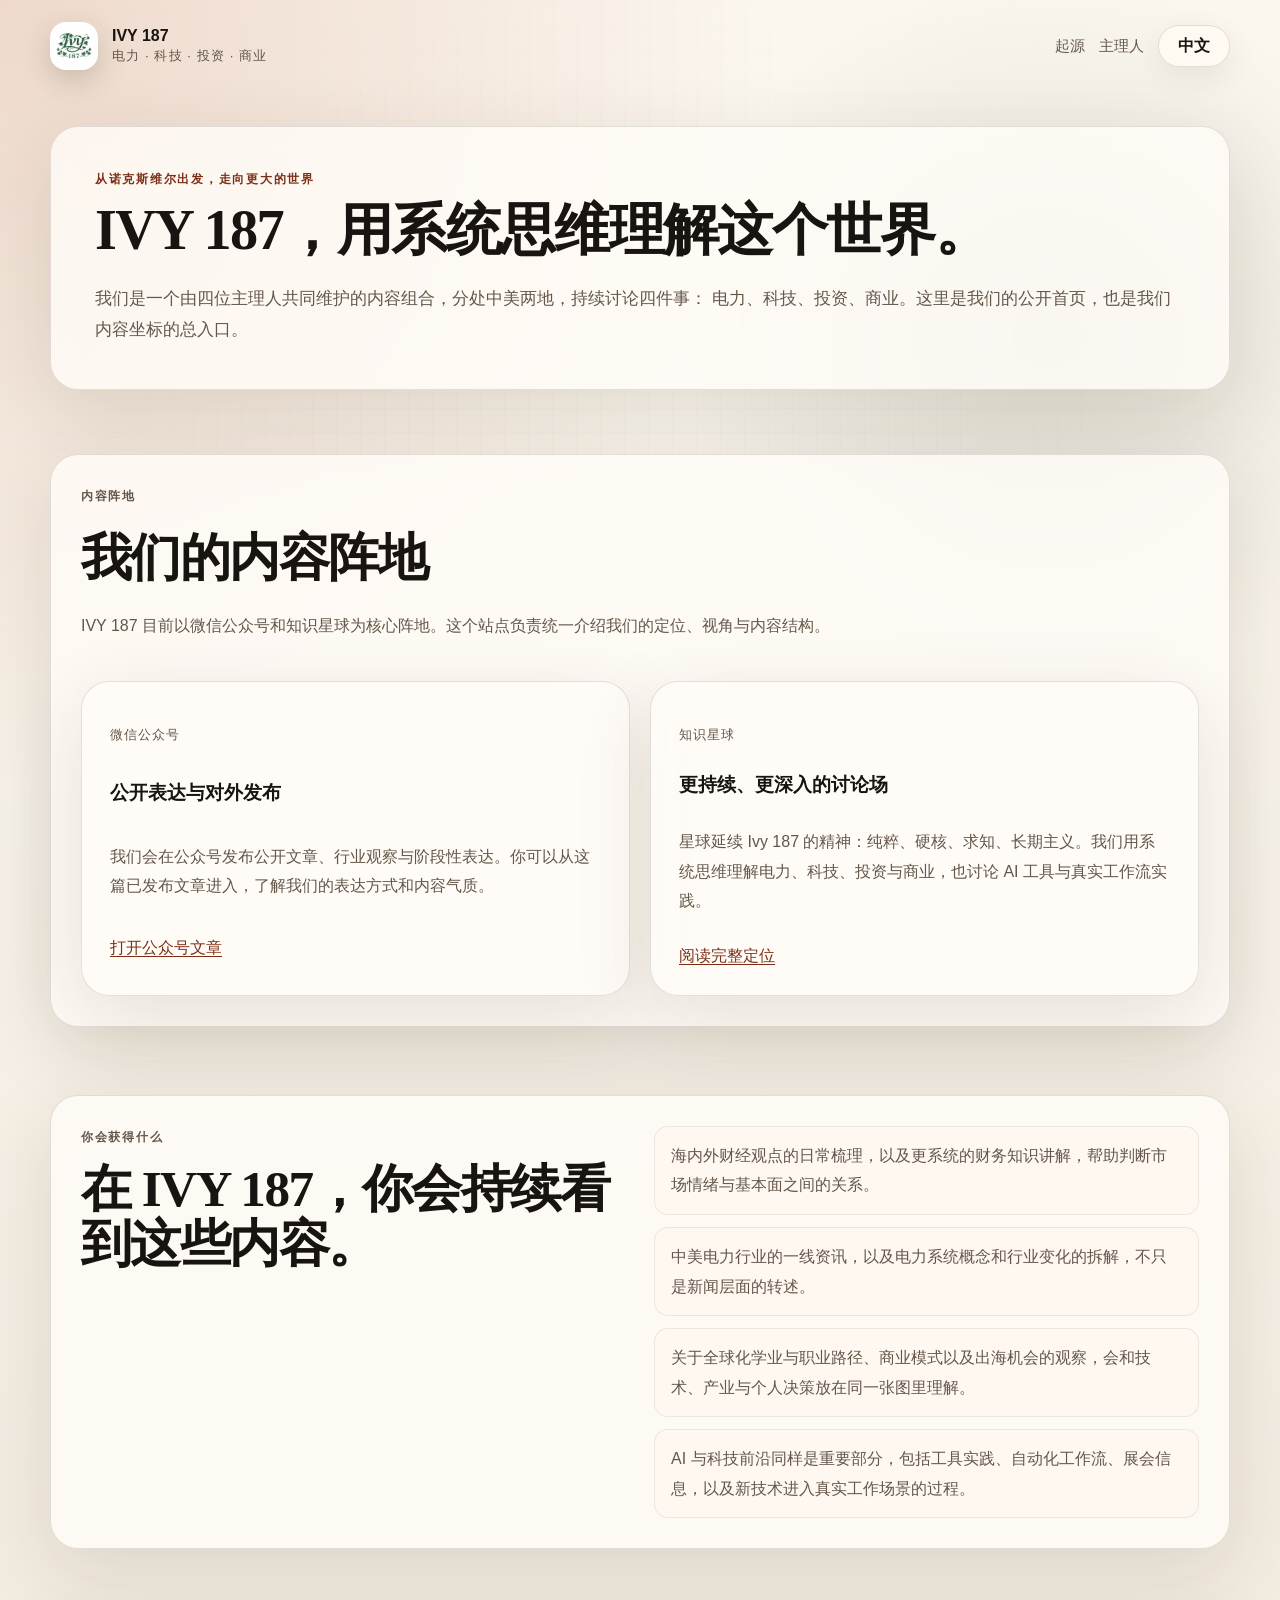
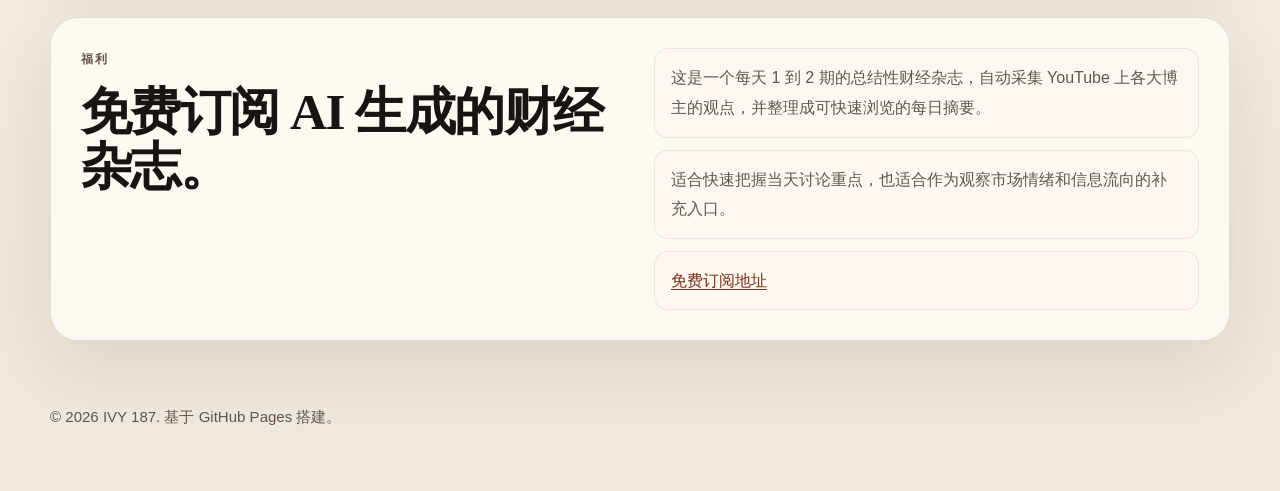
==== commit ab9adc1a: "Move bonus section to bottom" ====
--- a/index.html
+++ b/index.html
@@ -139,6 +139,39 @@
           </div>
         </section>
 
+        <section class="section" id="offer">
+          <div class="contact-card" data-reveal>
+            <div>
+              <p class="eyebrow">
+                <span data-lang-content="zh">你会获得什么</span>
+                <span data-lang-content="en" hidden>What You Get</span>
+              </p>
+              <h2>
+                <span data-lang-content="zh">在 IVY 187，你会持续看到这些内容。</span>
+                <span data-lang-content="en" hidden>What you can consistently get from IVY 187.</span>
+              </h2>
+            </div>
+            <div class="contact-list">
+              <p>
+                <span data-lang-content="zh">海内外财经观点的日常梳理，以及更系统的财务知识讲解，帮助判断市场情绪与基本面之间的关系。</span>
+                <span data-lang-content="en" hidden>Regular syntheses of financial commentary from China and abroad, together with more structured explainers on finance fundamentals that help connect market sentiment with underlying business reality.</span>
+              </p>
+              <p>
+                <span data-lang-content="zh">中美电力行业的一线资讯，以及电力系统概念和行业变化的拆解，不只是新闻层面的转述。</span>
+                <span data-lang-content="en" hidden>First-hand updates from the power sector in both China and the United States, alongside breakdowns of power-system concepts and industry shifts that go beyond surface-level news summaries.</span>
+              </p>
+              <p>
+                <span data-lang-content="zh">关于全球化学业与职业路径、商业模式以及出海机会的观察，会和技术、产业与个人决策放在同一张图里理解。</span>
+                <span data-lang-content="en" hidden>Observations on global education and career paths, business models, and cross-border opportunities, framed together with technology, industry, and personal decision-making.</span>
+              </p>
+              <p>
+                <span data-lang-content="zh">AI 与科技前沿同样是重要部分，包括工具实践、自动化工作流、展会信息，以及新技术进入真实工作场景的过程。</span>
+                <span data-lang-content="en" hidden>AI and frontier technology are another major focus, including tools in practice, automation workflows, major events, and the process by which new technologies enter real working environments.</span>
+              </p>
+            </div>
+          </div>
+        </section>
+
         <section class="section" id="bonus">
           <div class="contact-card" data-reveal>
             <div>
@@ -165,39 +198,6 @@
                   <span data-lang-content="zh">免费订阅地址</span>
                   <span data-lang-content="en" hidden>Free subscription link</span>
                 </a>
-              </p>
-            </div>
-          </div>
-        </section>
-
-        <section class="section" id="offer">
-          <div class="contact-card" data-reveal>
-            <div>
-              <p class="eyebrow">
-                <span data-lang-content="zh">你会获得什么</span>
-                <span data-lang-content="en" hidden>What You Get</span>
-              </p>
-              <h2>
-                <span data-lang-content="zh">在 IVY 187，你会持续看到这些内容。</span>
-                <span data-lang-content="en" hidden>What you can consistently get from IVY 187.</span>
-              </h2>
-            </div>
-            <div class="contact-list">
-              <p>
-                <span data-lang-content="zh">海内外财经观点的日常梳理，以及更系统的财务知识讲解，帮助判断市场情绪与基本面之间的关系。</span>
-                <span data-lang-content="en" hidden>Regular syntheses of financial commentary from China and abroad, together with more structured explainers on finance fundamentals that help connect market sentiment with underlying business reality.</span>
-              </p>
-              <p>
-                <span data-lang-content="zh">中美电力行业的一线资讯，以及电力系统概念和行业变化的拆解，不只是新闻层面的转述。</span>
-                <span data-lang-content="en" hidden>First-hand updates from the power sector in both China and the United States, alongside breakdowns of power-system concepts and industry shifts that go beyond surface-level news summaries.</span>
-              </p>
-              <p>
-                <span data-lang-content="zh">关于全球化学业与职业路径、商业模式以及出海机会的观察，会和技术、产业与个人决策放在同一张图里理解。</span>
-                <span data-lang-content="en" hidden>Observations on global education and career paths, business models, and cross-border opportunities, framed together with technology, industry, and personal decision-making.</span>
-              </p>
-              <p>
-                <span data-lang-content="zh">AI 与科技前沿同样是重要部分，包括工具实践、自动化工作流、展会信息，以及新技术进入真实工作场景的过程。</span>
-                <span data-lang-content="en" hidden>AI and frontier technology are another major focus, including tools in practice, automation workflows, major events, and the process by which new technologies enter real working environments.</span>
               </p>
             </div>
           </div>
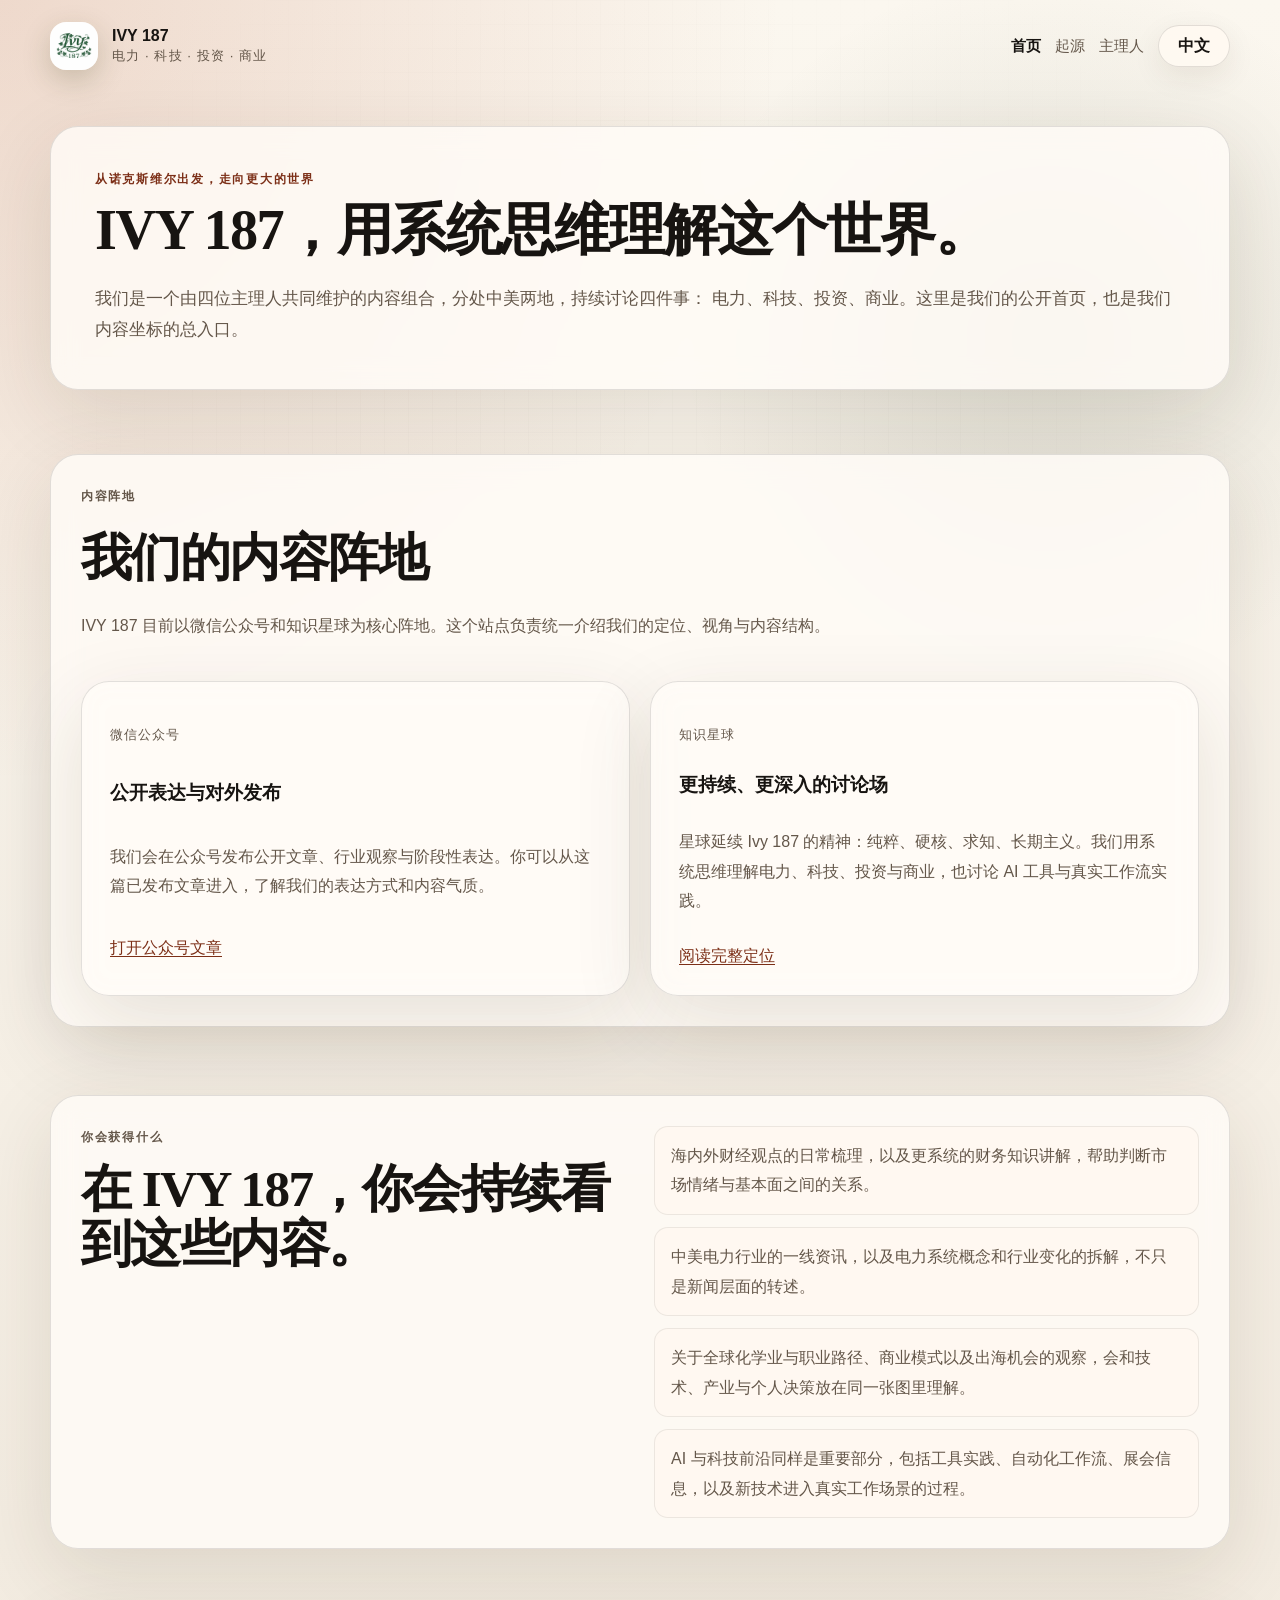
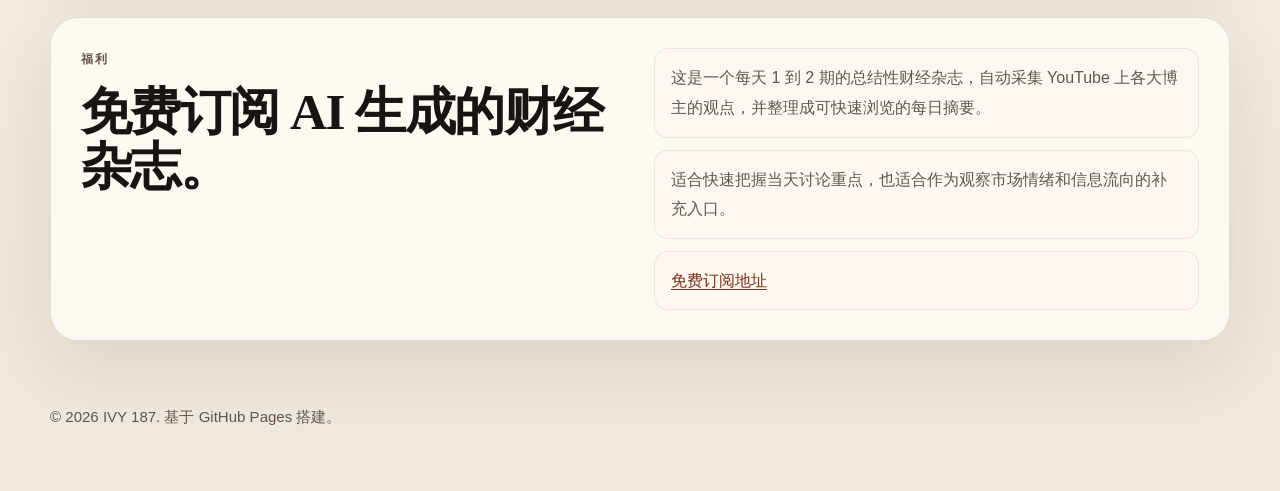
==== commit 04f7cbe6: "Unify top nav across home origin and curators" ====
--- a/index.html
+++ b/index.html
@@ -32,7 +32,11 @@
         </div>
         <div class="topbar-actions">
           <nav class="nav">
-            <a href="curators.html#story">
+            <a href="index.html" aria-current="page">
+              <span data-lang-content="zh">首页</span>
+              <span data-lang-content="en" hidden>Home</span>
+            </a>
+            <a href="posts/own-platform.html">
               <span data-lang-content="zh">起源</span>
               <span data-lang-content="en" hidden>Origin</span>
             </a>
--- a/styles.css
+++ b/styles.css
@@ -120,6 +120,11 @@
   font-size: 0.95rem;
 }
 
+.nav a[aria-current="page"] {
+  color: var(--ink);
+  font-weight: 700;
+}
+
 .lang-toggle {
   min-width: 72px;
   min-height: 42px;
